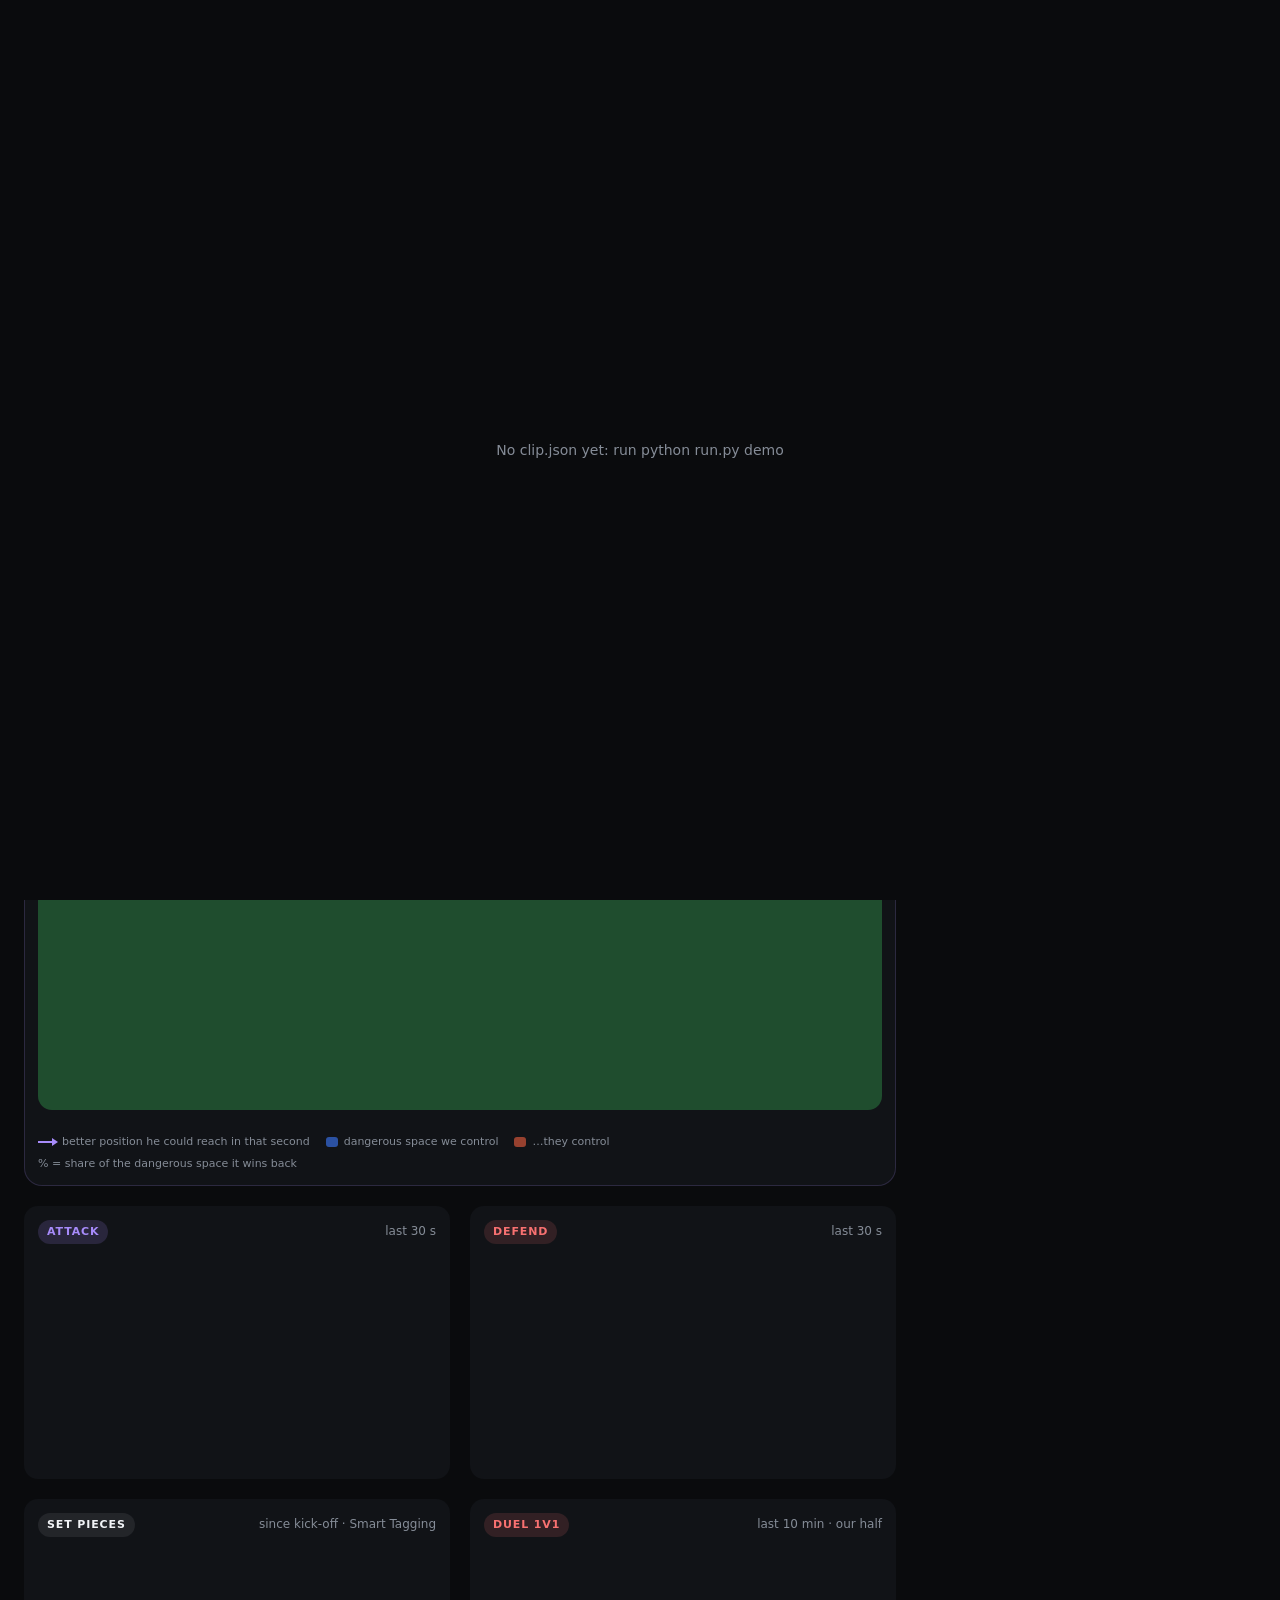
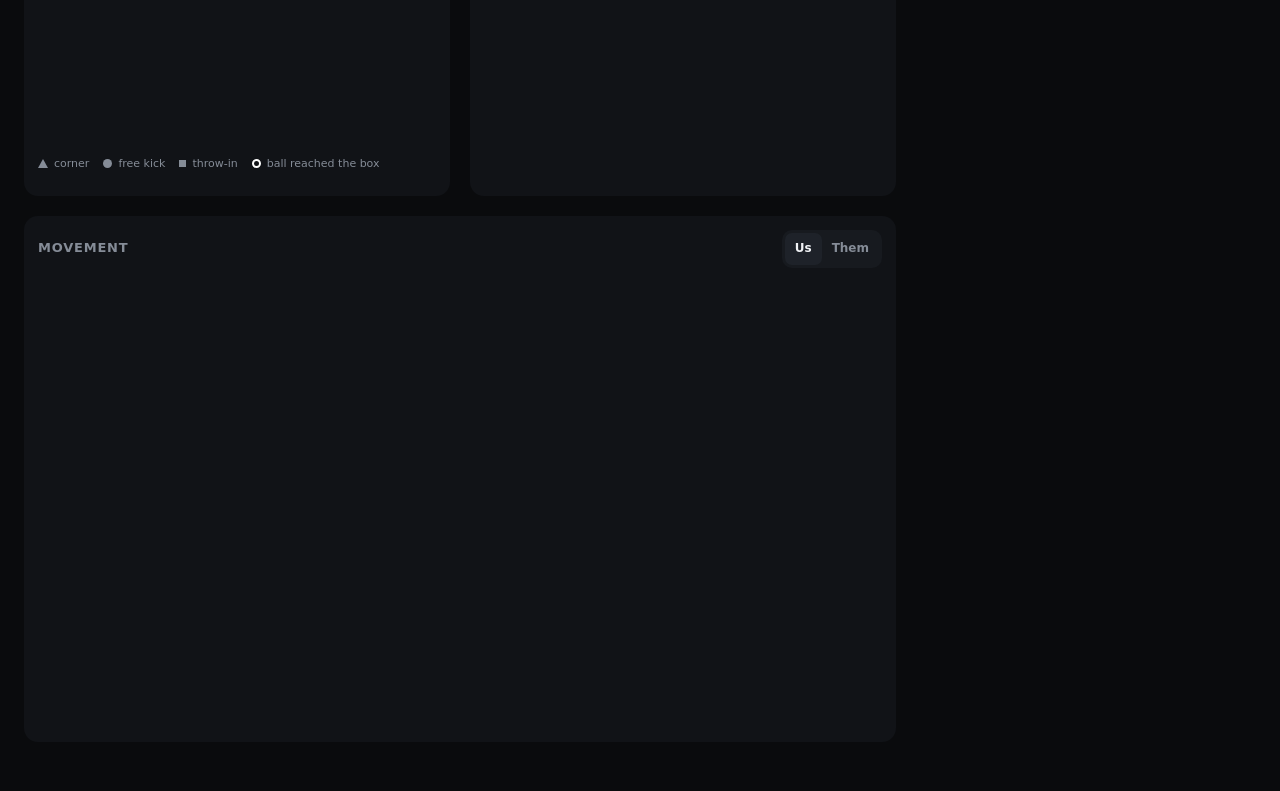
==== demo/index.html @ df7ba379 "Shadow pitch below the live pitch + Shadow Replay" ====
<!doctype html>
<html lang="en">
<head>
<meta charset="utf-8">
<meta name="viewport" content="width=device-width, initial-scale=1, viewport-fit=cover">
<meta name="theme-color" content="#0A0B0D">
<title>Shadow Ball</title>
<link rel="stylesheet" href="style.css">
</head>
<body>
<header class="bar">
  <div class="brand">
    <span class="mark" aria-hidden="true"></span>
    <span class="word">Shadow<b>Ball</b></span>
  </div>
  <div class="match" id="match"></div>
  <div class="clockbox">
    <span class="onair"><i></i>LIVE</span>
    <span class="clock" id="clock">--:--</span>
    <span class="poss" id="poss"></span>
  </div>
  <div class="transport">
    <button type="button" class="icon play" id="playBtn" aria-label="Play"></button>
    <input type="range" id="scrub" min="0" max="1" step="0.2" value="0" aria-label="Replay time">
    <div class="seg" id="speeds" role="group" aria-label="Speed">
      <button type="button" data-speed="1" class="on">1×</button><button type="button" data-speed="3">3×</button><button type="button" data-speed="10">10×</button>
    </div>
    <button type="button" class="ghost desk" id="setupBtn">Line-up</button>
    <button type="button" class="ghost desk" id="reportBtn">Report</button>
    <button type="button" class="ghost" id="followBtn" hidden></button>
  </div>
</header>

<!-- Kick-off setup: the coach enters the XI and the formation -->
<section class="setup" id="setup" hidden>
  <div class="setup-head">
    <div>
      <h1>Kick-off setup</h1>
      <p class="muted">Pick a formation, enter names and numbers, then place your players. Shadow Ball matches these positions to the players the camera detects.</p>
    </div>
    <button type="button" class="primary" id="startBtn">Go live</button>
  </div>
  <div class="setup-grid">
    <div class="panel">
      <h2>Formation</h2>
      <div class="formations" id="formationList"></div>
      <h2 class="mt">Opponent</h2>
      <label class="field"><span>Name</span><input id="oppName" maxlength="40"></label>
      <div class="kits">
        <label class="field"><span>Our colour</span><input type="color" id="kitH" value="#3D7BFF"></label>
        <label class="field"><span>Their colour</span><input type="color" id="kitA" value="#F2613F"></label>
      </div>
      <p class="muted small" id="detected"></p>
    </div>
    <div class="panel board">
      <div class="board-head"><h2 id="boardTitle">Line-up</h2><span class="muted small" id="slotHint">Click a position, then a player</span></div>
      <div class="board-pitch" id="board"></div>
    </div>
    <div class="panel">
      <div class="board-head"><h2>Squad</h2><button type="button" class="ghost small" id="addPlayer">+ Player</button></div>
      <div class="squad-edit" id="squadEdit"></div>
      <div class="profile" id="profileEditor" hidden></div>
      <p class="muted small">Photos are added from this laptop and stay on it (none are bundled: photos are copyrighted).</p>
    </div>
  </div>
</section>

<main class="livegrid" id="live">
  <div class="col-main">
    <section class="stage">
      <div class="strip phoneonly" id="strip" aria-label="Possession per minute"></div>
      <div class="mom desk"><span class="muted small">Momentum</span><canvas id="momentum" aria-label="Momentum per minute: ball in their final third (up) and in ours (down)"></canvas></div>
      <div class="pitch-holder">
        <canvas id="pitch" aria-label="Live pitch"></canvas>
        <div class="dir" id="dir"></div>
      </div>
      <div class="stats desk" id="stats"></div>
    </section>

    <!-- The core: where our players should have been, a second ago. Kept off the live pitch. -->
    <section class="shadowcard" id="shadowCard">
      <header class="sh-head">
        <div class="sh-title">
          <span class="tag shadow" id="shTag">Shadow</span>
          <div><b id="shTitle">Best positions</b><span class="muted small" id="shSub">the last second, re-computed every second</span></div>
        </div>
        <div class="sh-kpis">
          <div class="shk"><span id="shDenK">Space denied</span><b id="shDen">–</b><em id="shUsual"></em></div>
          <div class="shk"><span>Shadow Replays</span><b id="shGap">–</b><em>our lapses so far</em></div>
          <canvas id="shSpark" aria-label="Space denied, last 2 minutes"></canvas>
        </div>
      </header>
      <div class="sh-pitch">
        <canvas id="shadowPitch" aria-label="Shadow pitch: best reachable positions"></canvas>
        <div class="sh-replay" id="shReplay" hidden><b>Shadow Replay</b><span id="shReplayAt"></span><i id="shReplayBar"></i>
          <button type="button" class="ghost small" id="shReplayClose">Back to live</button></div>
        <div class="sh-calm" id="shCalm" hidden>Shape holds · no move worth calling</div>
      </div>
      <div class="sh-moves" id="shMoves"></div>
      <p class="sh-legend"><span><i class="lg-arrow"></i>better position he could reach in that second</span><span><i class="lg-zone"></i>dangerous space we control</span><span><i class="lg-zone them"></i>…they control</span><span>% = share of the dangerous space it wins back</span></p>
    </section>

    <section class="card phoneonly">
      <header><h2>Need to know</h2><span class="muted small">now</span></header>
      <div class="prio" id="prioPhone"></div>
    </section>

    <div class="advice desk">
      <article class="adv" id="advAtk">
        <header><span class="tag atk">Attack</span><span class="muted small">last 30 s</span></header>
        <canvas></canvas>
        <div class="adv-text"><b></b><span></span></div>
      </article>
      <article class="adv" id="advDef">
        <header><span class="tag def">Defend</span><span class="muted small">last 30 s</span></header>
        <canvas></canvas>
        <div class="adv-text"><b></b><span></span></div>
      </article>
    </div>

    <div class="advice desk">
      <article class="adv" id="spCard">
        <header><span class="tag neutral">Set pieces</span><span class="muted small">since kick-off · Smart Tagging</span></header>
        <canvas id="spMap"></canvas>
        <div class="sp-legend"><span><i class="tri"></i>corner</span><span><i class="dot"></i>free kick</span><span><i class="sq"></i>throw-in</span><span><i class="ring"></i>ball reached the box</span></div>
        <div id="spTable"></div>
      </article>
      <article class="adv" id="duelCard">
        <header><span class="tag def">Duel 1v1</span><span class="muted small">last 10 min · our half</span></header>
        <canvas id="duelMap"></canvas>
        <div class="duels" id="duelList"></div>
      </article>
    </div>

    <section class="squad">
      <div class="squad-head">
        <h2>Movement</h2>
        <div class="seg" id="teamTabs"><button type="button" data-team="H" class="on" id="tabH">Us</button><button type="button" data-team="A" id="tabA">Them</button></div>
      </div>
      <div class="squad-body">
        <div class="plist" id="plist"></div>
        <div class="pdetail" id="pdetail">
          <canvas id="heat"></canvas>
          <div class="pd-stats" id="pdStats"></div>
        </div>
      </div>
    </section>
  </div>

  <aside class="col-side desk">
    <section class="card">
      <header><h2>Need to know</h2><span class="muted small">now</span></header>
      <div class="prio" id="prio"></div>
    </section>
    <section class="card" id="planCard">
      <header><h2>Plan B</h2><span class="muted small">ranked · simulated on the last 30 s</span></header>
      <div class="plan" id="plan"></div>
      <div class="ba" id="ba" hidden>
        <figure><canvas id="baBefore"></canvas><figcaption id="baNow">Now</figcaption></figure>
        <figure><canvas id="baAfterC"></canvas><figcaption id="baAfter">After</figcaption></figure>
      </div>
    </section>
    <section class="card">
      <header><h2>Best substitutes</h2><span class="muted small" id="subFor"></span></header>
      <div class="subs" id="subs"></div>
    </section>
    <section class="card">
      <header><h2>Attack channels</h2><span class="muted small">last 15 min</span></header>
      <canvas id="channels"></canvas>
      <p class="note" id="watch"></p>
    </section>
    <section class="card">
      <header><h2>Freshness</h2><span class="muted small" id="fatigueNote"></span></header>
      <canvas id="fatigueMap"></canvas>
      <div class="scale"><span><i style="background:var(--ok)"></i>fresh</span><span><i style="background:var(--warn)"></i>watch</span><span><i style="background:var(--bad)"></i>tired</span></div>
    </section>
    <section class="card">
      <header><h2>Copilot</h2><span class="muted small" id="feedCount"></span></header>
      <div class="feed" id="feed"></div>
    </section>
  </aside>
</main>

<section class="report" id="report" hidden>
  <div class="rep-actions"><button type="button" class="primary" id="repPrint">Print / save PDF</button><button type="button" class="ghost" id="repClose">Close</button></div>
  <div class="sheet" id="repBody"></div>
</section>

<div class="loading" id="loading">Loading…</div>
<script src="data.js"></script>
<script src="decide.js"></script>
<script src="app.js"></script>
</body>
</html>
---- demo/style.css ----
:root {
  --bg: #0A0B0D; --s1: #111317; --s2: #171A1F; --s3: #1E2229; --line: #24282F;
  --text: #F1F3F6; --muted: #858C97; --dim: #5B626C;
  --shadow: #A78BFA;            /* Shadow Ball signature: violet */
  --home: #3D7BFF; --away: #F2613F;
  --ok: #4ADE80; --warn: #FBBF24; --bad: #F87171;
  --sans: "Inter", system-ui, -apple-system, "Segoe UI", Roboto, sans-serif;
  --mono: ui-monospace, "SF Mono", "JetBrains Mono", Menlo, Consolas, monospace;
  --r: 14px;
}
* { box-sizing: border-box; }
html, body { margin: 0; background: var(--bg); color: var(--text); font: 14px/1.45 var(--sans); -webkit-font-smoothing: antialiased; }
button, input, select { font: inherit; color: inherit; }
h1, h2 { margin: 0; letter-spacing: -0.015em; }
h1 { font-size: 22px; font-weight: 650; } h2 { font-size: 13px; font-weight: 600; color: var(--muted); text-transform: uppercase; letter-spacing: .06em; }
.muted { color: var(--muted); } .small { font-size: 12px; } .mt { margin-top: 20px; }
canvas { display: block; width: 100%; }

/* ---------- top bar */
.bar { position: sticky; top: 0; z-index: 10; display: flex; align-items: center; gap: 18px; padding: 12px 24px;
  background: rgba(10,11,13,.86); backdrop-filter: blur(12px); border-bottom: 1px solid var(--line); flex-wrap: wrap; }
.brand { display: flex; align-items: center; gap: 10px; }
.mark { width: 22px; height: 22px; border-radius: 50%; background: radial-gradient(circle at 35% 35%, #fff 0 18%, transparent 19%),
  radial-gradient(circle, var(--shadow) 0 40%, rgba(167,139,250,.25) 41% 70%, transparent 71%); }
.word { font-weight: 500; font-size: 16px; letter-spacing: -0.02em; } .word b { font-weight: 750; }
.match { color: var(--muted); font-size: 13px; }
.clockbox { display: flex; align-items: center; gap: 12px; margin-left: auto; }
.onair { display: inline-flex; align-items: center; gap: 6px; font-size: 11px; font-weight: 700; letter-spacing: .1em; color: var(--bad); }
.onair i { width: 7px; height: 7px; border-radius: 50%; background: var(--bad); animation: pulse 1.6s infinite; }
@keyframes pulse { 50% { opacity: .3; } }
.clock { font: 600 18px var(--mono); letter-spacing: -0.02em; }
.poss { height: 26px; padding: 0 10px; border-radius: 999px; font-size: 12px; font-weight: 600; display: inline-flex; align-items: center; gap: 6px; background: var(--s3); }
.poss i { width: 8px; height: 8px; border-radius: 50%; }
.transport { display: flex; align-items: center; gap: 10px; }
.icon.play { width: 40px; height: 40px; border-radius: 50%; border: none; background: var(--text); cursor: pointer; position: relative; flex: none; }
.icon.play::before { content: ""; position: absolute; left: 15px; top: 12px; border-left: 13px solid var(--bg); border-top: 8px solid transparent; border-bottom: 8px solid transparent; }
.icon.play.on::before { left: 13px; top: 13px; width: 4px; height: 14px; border: none; background: var(--bg); box-shadow: 8px 0 0 var(--bg); }
#scrub { width: 200px; accent-color: var(--shadow); height: 24px; }
.seg { display: inline-flex; padding: 3px; border-radius: 10px; background: var(--s2); }
.seg button { min-height: 32px; padding: 0 10px; border: none; border-radius: 7px; background: none; color: var(--muted); font-size: 12px; font-weight: 600; cursor: pointer; }
.seg button.on { background: var(--s3); color: var(--text); }
.ghost { white-space: nowrap; min-height: 36px; padding: 0 12px; border-radius: 10px; border: 1px solid var(--line); background: none; cursor: pointer; font-size: 12px; font-weight: 600; }
.ghost.small { min-height: 30px; }
.primary { min-height: 44px; padding: 0 22px; border: none; border-radius: 12px; background: var(--shadow); color: #120D22; font-weight: 700; cursor: pointer; }

/* ---------- live layout */
.livegrid { display: grid; grid-template-columns: minmax(0, 1fr) 340px; gap: 20px; padding: 20px 24px 48px; max-width: 1520px; margin: 0 auto; }
.col-main { display: flex; flex-direction: column; gap: 20px; min-width: 0; }
.col-side { display: flex; flex-direction: column; gap: 20px; align-self: start; }
.stage { display: flex; flex-direction: column; gap: 10px; }
.strip { display: flex; height: 4px; border-radius: 4px; overflow: hidden; background: var(--s2); }
.strip i { height: 100%; }
.pitch-holder { position: relative; border-radius: 18px; overflow: hidden; background: #1F4D2E; }
.layers { position: absolute; left: 12px; top: 12px; display: flex; gap: 6px; flex-wrap: wrap; }
.chip { min-height: 30px; padding: 0 10px; border-radius: 999px; border: none; background: rgba(10,11,13,.62); backdrop-filter: blur(6px);
  font-size: 11px; font-weight: 600; cursor: pointer; display: inline-flex; align-items: center; gap: 7px; color: #E8EAEE; }
.chip .sw { width: 8px; height: 8px; border-radius: 50%; border: 1.5px solid #E8EAEE; }
.chip.on .sw { background: var(--shadow); border-color: var(--shadow); }
.dir { position: absolute; right: 14px; bottom: 10px; font-size: 11px; font-weight: 600; color: rgba(255,255,255,.75); letter-spacing: .04em; }
.stats { display: grid; grid-template-columns: repeat(4, 1fr); gap: 1px; background: var(--line); border-radius: var(--r); overflow: hidden; }
.stat { background: var(--s1); padding: 12px 16px; display: flex; align-items: baseline; justify-content: space-between; gap: 10px; }
.stat .k { color: var(--muted); font-size: 12px; }
.stat .v { font: 600 20px var(--mono); }
.stat .d { font-size: 11px; color: var(--muted); margin-left: 6px; font-family: var(--sans); font-weight: 500; }
.stat .v.warn { color: var(--warn); }

.advice { display: grid; grid-template-columns: 1fr 1fr; gap: 20px; }
.adv { background: var(--s1); border-radius: var(--r); padding: 14px; display: flex; flex-direction: column; gap: 10px; }
.adv header, .card header, .squad-head, .board-head { display: flex; align-items: center; justify-content: space-between; gap: 10px; }
.tag { font-size: 11px; font-weight: 700; letter-spacing: .08em; text-transform: uppercase; padding: 4px 9px; border-radius: 999px; }
.tag.atk { background: rgba(167,139,250,.16); color: var(--shadow); }
.tag.def { background: rgba(248,113,113,.14); color: var(--bad); }
.adv canvas { border-radius: 10px; }
.adv-text { display: flex; flex-direction: column; gap: 2px; }
.adv-text b { font-size: 16px; font-weight: 650; letter-spacing: -0.01em; }
.adv-text span { color: var(--muted); font-size: 13px; }

.card { background: var(--s1); border-radius: var(--r); padding: 14px; display: flex; flex-direction: column; gap: 12px; }
.card canvas { border-radius: 10px; }
.scale { display: flex; gap: 14px; font-size: 11px; color: var(--muted); }
.scale span { display: inline-flex; align-items: center; gap: 5px; } .scale i { width: 8px; height: 8px; border-radius: 50%; }
.feed { display: flex; flex-direction: column; gap: 8px; max-height: 460px; overflow-y: auto; }
.ev { display: grid; grid-template-columns: 84px 1fr; gap: 10px; align-items: center; padding: 8px; border-radius: 12px; background: var(--s2);
  border: none; text-align: left; cursor: pointer; }
.ev.new { animation: flash 1.4s ease-out; }
@keyframes flash { from { box-shadow: 0 0 0 2px var(--shadow); } to { box-shadow: 0 0 0 0 transparent; } }
.ev canvas { width: 84px; height: 54px; border-radius: 6px; }
.ev .t { display: flex; flex-direction: column; gap: 2px; min-width: 0; }
.ev .t b { font-size: 13px; font-weight: 600; line-height: 1.3; }
.ev .t span { font-size: 11px; color: var(--muted); display: flex; align-items: center; gap: 6px; }
.ev .dot { width: 7px; height: 7px; border-radius: 50%; flex: none; }
.empty { color: var(--muted); font-size: 13px; padding: 6px 2px; }

.squad { background: var(--s1); border-radius: var(--r); padding: 14px; display: flex; flex-direction: column; gap: 12px; }
.squad-body { display: grid; grid-template-columns: minmax(0, 1fr) 300px; gap: 16px; }
.plist { display: flex; flex-direction: column; }
.prow { display: grid; grid-template-columns: 34px minmax(0, 1fr) 120px 58px 36px 14px; gap: 12px; align-items: center; padding: 7px 6px;
  border-radius: 10px; cursor: pointer; border: none; background: none; text-align: left; width: 100%; }
.prow:hover { background: var(--s2); } .prow.sel { background: rgba(167,139,250,.12); }
.av { width: 34px; height: 34px; border-radius: 50%; background: var(--s3) center/cover; display: grid; place-items: center; font: 600 12px var(--mono); position: relative; }
.av.team { box-shadow: inset 0 0 0 2px var(--kit, var(--home)); }
.who { display: flex; flex-direction: column; min-width: 0; }
.who b { font-weight: 600; font-size: 13px; white-space: nowrap; overflow: hidden; text-overflow: ellipsis; }
.who span { color: var(--muted); font: 500 11px var(--mono); }
.dist { display: flex; flex-direction: column; gap: 4px; font: 500 12px var(--mono); }
.dist i { display: block; height: 4px; border-radius: 4px; background: var(--s3); position: relative; overflow: hidden; }
.dist i::after { content: ""; position: absolute; inset: 0; width: var(--w); background: var(--kit, var(--home)); border-radius: 4px; }
.spd { font: 600 13px var(--mono); text-align: right; } .spd small { color: var(--muted); font-weight: 500; font-size: 10px; }
.spd.hot { color: var(--shadow); }
.spr { font: 500 12px var(--mono); color: var(--muted); text-align: right; }
.risk { width: 10px; height: 10px; border-radius: 50%; }
.pdetail { display: flex; flex-direction: column; gap: 10px; }
.pdetail canvas { border-radius: 10px; }
.pd-stats { display: grid; grid-template-columns: 1fr 1fr; gap: 1px; background: var(--line); border-radius: 10px; overflow: hidden; }
.pd-stats div { background: var(--s2); padding: 10px 12px; display: flex; flex-direction: column; }
.pd-stats b { font: 600 18px var(--mono); } .pd-stats span { font-size: 11px; color: var(--muted); }
.pd-name { grid-column: 1 / -1; }
.pd-name b { font: 650 15px var(--sans); }

/* ---------- setup */
.setup { padding: 24px; max-width: 1520px; margin: 0 auto; display: flex; flex-direction: column; gap: 20px; }
.setup-head { display: flex; align-items: flex-end; justify-content: space-between; gap: 20px; flex-wrap: wrap; }
.setup-head p { margin: 6px 0 0; max-width: 640px; }
.setup-grid { display: grid; grid-template-columns: 260px minmax(0, 1fr) 360px; gap: 20px; align-items: start; }
.panel { background: var(--s1); border-radius: var(--r); padding: 16px; display: flex; flex-direction: column; gap: 12px; }
.formations { display: grid; grid-template-columns: 1fr 1fr; gap: 8px; }
.fm { border: 1px solid var(--line); background: var(--s2); border-radius: 10px; padding: 8px; cursor: pointer; display: flex; flex-direction: column; gap: 6px; align-items: center; }
.fm.on { border-color: var(--shadow); background: rgba(167,139,250,.1); }
.fm svg { width: 100%; height: 54px; }
.fm span { font: 600 12px var(--mono); }
.field { display: flex; flex-direction: column; gap: 5px; font-size: 12px; color: var(--muted); }
.field input { min-height: 38px; padding: 0 10px; border-radius: 9px; border: 1px solid var(--line); background: var(--s2); color: var(--text); }
.field input[type=color] { padding: 3px; width: 100%; }
.kits { display: grid; grid-template-columns: 1fr 1fr; gap: 10px; }
.board-pitch { position: relative; width: 100%; max-width: 560px; margin: 0 auto; aspect-ratio: 68 / 80; border-radius: 14px; overflow: hidden;
  background: repeating-linear-gradient(180deg, #24603A 0 10%, #2A6A41 10% 20%); }
.board-pitch::before { content: ""; position: absolute; inset: 4%; border: 2px solid rgba(255,255,255,.55); border-top: none; }
.board-pitch::after { content: ""; position: absolute; left: 25%; right: 25%; bottom: 4%; height: 18%; border: 2px solid rgba(255,255,255,.55); border-bottom: none; }
.slot { position: absolute; transform: translate(-50%, -50%); display: flex; flex-direction: column; align-items: center; gap: 4px; width: 92px;
  border: none; background: none; cursor: pointer; padding: 0; z-index: 1; }
.slot .av { width: 46px; height: 46px; font-size: 14px; border: 2px solid rgba(255,255,255,.9); background-color: var(--kit, var(--home)); color: #fff; }
.slot.empty .av { background: rgba(10,11,13,.45); border-style: dashed; }
.slot.sel .av { box-shadow: 0 0 0 4px var(--shadow); }
.slot .nm { font-size: 11px; font-weight: 600; background: rgba(10,11,13,.75); padding: 2px 7px; border-radius: 999px; max-width: 92px; white-space: nowrap; overflow: hidden; text-overflow: ellipsis; }
.slot .rl { font: 600 10px var(--mono); color: rgba(255,255,255,.8); }
.squad-edit { display: flex; flex-direction: column; gap: 4px; max-height: 620px; overflow-y: auto; }
.se { display: grid; grid-template-columns: 34px 44px minmax(0, 1fr) 54px 26px; gap: 8px; align-items: center; padding: 5px 6px; border-radius: 10px; }
.se.inxi { background: rgba(167,139,250,.08); }
.se.pick { cursor: pointer; } .se.pick:hover { background: var(--s2); }
.se input { min-height: 32px; padding: 0 8px; border-radius: 8px; border: 1px solid transparent; background: var(--s2); color: var(--text); width: 100%; }
.se input:focus { border-color: var(--shadow); outline: none; }
.se .av { cursor: pointer; overflow: hidden; }
.se .pos { font: 600 11px var(--mono); color: var(--shadow); text-align: center; }
.se .x { border: none; background: none; color: var(--dim); cursor: pointer; font-size: 16px; }

.loading { position: fixed; inset: 0; display: grid; place-items: center; background: var(--bg); color: var(--muted); z-index: 30; }
.loading.gone { display: none; }
[hidden] { display: none !important; }
.phoneonly { display: none !important; }
.mom { display: grid; grid-template-columns: 74px minmax(0, 1fr); align-items: center; gap: 8px; }
.mom canvas { height: 46px; }
.prio { display: flex; flex-direction: column; gap: 8px; }
.pi { display: grid; grid-template-columns: 4px minmax(0, 1fr); gap: 10px; padding: 10px 12px 10px 0; border-radius: 10px; background: var(--s2); }
.pi i { border-radius: 4px; }
.pi div { display: flex; flex-direction: column; gap: 2px; padding-left: 2px; }
.pi b { font-size: 14px; font-weight: 650; letter-spacing: -0.01em; }
.pi span { font-size: 12px; color: var(--muted); }
.note { margin: 0; font-size: 12px; color: var(--muted); }
.note b { color: var(--text); font-weight: 600; }
body.setup-open .clockbox, body.setup-open .transport > :not(#setupBtn) { display: none; }
body.setup-open #setupBtn { display: none; }

/* ---------- laptop narrower */
@media (max-width: 1280px) {
  .setup-grid { grid-template-columns: 220px minmax(0, 1fr); }
  .setup-grid > :last-child { grid-column: 1 / -1; }
  .squad-body { grid-template-columns: minmax(0, 1fr); }
}
/* ---------- phone: pitch + movement only */
@media (max-width: 900px) {
  .desk { display: none !important; }
  .phoneonly { display: flex !important; }
  .bar { padding: 10px 12px; gap: 10px; }
  .match { display: none; }
  .clockbox { margin-left: auto; gap: 8px; } .clock { font-size: 16px; }
  .transport { width: 100%; } #scrub { flex: 1; width: auto; }
  .livegrid { grid-template-columns: minmax(0, 1fr); padding: 12px; gap: 12px; }
  .pitch-holder { max-width: 470px; margin: 0 auto; width: 100%; }
  .squad { padding: 10px; }
  .prow { grid-template-columns: 34px minmax(0, 1fr) 70px 50px 12px; gap: 8px; }
  .prow .spr { display: none; }
  .setup-grid { grid-template-columns: minmax(0, 1fr); }
}

/* ---------- set pieces + duels */
.tag.neutral { background: rgba(241,243,246,.08); color: var(--text); }
.sp-legend { display: flex; flex-wrap: wrap; gap: 14px; font-size: 11px; color: var(--muted); }
.sp-legend span { display: inline-flex; align-items: center; gap: 6px; }
.sp-legend .tri { width: 0; height: 0; border-left: 5px solid transparent; border-right: 5px solid transparent; border-bottom: 9px solid var(--muted); }
.sp-legend .dot { width: 9px; height: 9px; border-radius: 50%; background: var(--muted); }
.sp-legend .sq { width: 7px; height: 7px; background: var(--muted); }
.sp-legend .ring { width: 9px; height: 9px; border-radius: 50%; border: 2px solid #fff; }
table.mini { width: 100%; border-collapse: collapse; font-size: 12px; }
table.mini th, table.mini td { padding: 6px 4px; text-align: right; border-bottom: 1px solid var(--line); }
table.mini th:first-child, table.mini td:first-child { text-align: left; color: var(--muted); }
table.mini td { font-family: var(--mono); } table.mini td:first-child { font-family: var(--sans); }
table.mini th { font-weight: 600; color: var(--muted); }
.duels { display: flex; flex-direction: column; gap: 6px; }
.duel { display: grid; grid-template-columns: 8px auto 1fr; column-gap: 8px; align-items: baseline; font-size: 13px; }
.duel i { width: 8px; height: 8px; border-radius: 50%; align-self: center; }
.duel span { color: var(--muted); font-size: 12px; }
.duel em { grid-column: 2 / -1; font-style: normal; font-size: 12px; color: var(--muted); font-family: var(--mono); }

/* ---------- one-page report: white sheet on screen, A4 on paper */
.report { position: fixed; inset: 0; z-index: 40; background: rgba(0,0,0,.72); overflow-y: auto; padding: 24px; }
.rep-actions { max-width: 900px; margin: 0 auto 12px; display: flex; gap: 10px; justify-content: flex-end; }
.sheet { max-width: 900px; margin: 0 auto; background: #fff; color: #14171C; border-radius: 12px; padding: 32px; display: flex; flex-direction: column; gap: 18px; }
.sheet canvas { height: auto !important; border-radius: 8px; }
.rh { display: flex; justify-content: space-between; align-items: flex-start; gap: 16px; border-bottom: 2px solid #14171C; padding-bottom: 12px; }
.rh h1 { font-size: 24px; } .rh p { margin: 4px 0 0; color: #5B626C; font-size: 13px; }
.rmark { display: flex; align-items: center; gap: 8px; font-size: 15px; } .rmark b { font-weight: 750; }
.rkpis { display: grid; grid-template-columns: repeat(3, 1fr); gap: 10px; }
.rk { border: 1px solid #E3E6EA; border-radius: 10px; padding: 10px 12px; display: flex; flex-direction: column; }
.rk span { font-size: 11px; color: #5B626C; text-transform: uppercase; letter-spacing: .05em; }
.rk b { font: 650 22px var(--mono); } .rk em { font-style: normal; font-size: 12px; color: #5B626C; }
.rblock { display: flex; flex-direction: column; gap: 8px; break-inside: avoid; }
.rblock h2 { color: #14171C; font-size: 12px; }
.rnote { margin: 0; font-size: 11px; color: #5B626C; } .rnote b { color: #14171C; }
.rgrid, .rpair { display: grid; grid-template-columns: 1fr 1fr; gap: 20px; }
.rtop, .rnext { margin: 0; padding: 0; list-style: none; display: flex; flex-direction: column; gap: 6px; font-size: 13px; }
.rtop li { display: grid; grid-template-columns: 8px minmax(0, 1fr); column-gap: 8px; align-items: center; } .rtop i { width: 8px; height: 8px; border-radius: 50%; } .rtop span { grid-column: 2; }
.rtop span { color: #5B626C; }
.sheet table.mini th, .sheet table.mini td { border-color: #E3E6EA; } .sheet table.mini th, .sheet table.mini td:first-child { color: #5B626C; }
.sheet .duel span, .sheet .duel em { color: #5B626C; }
.rk-hidden { display: none !important; }
.rh .score { font-family: var(--mono); padding: 0 8px; }
.rh.small h1 { font-size: 18px; }
table.mstats { width: 100%; border-collapse: collapse; font-size: 12px; }
table.mstats th, table.mstats td { padding: 4px 6px; text-align: center; border-bottom: 1px solid #E3E6EA; font-family: var(--mono); }
table.mstats td:first-child, table.mstats th:first-child { text-align: left; font-family: var(--sans); color: #3A3F47; }
table.mstats thead th { font-family: var(--sans); font-weight: 600; color: #5B626C; font-size: 11px; }
table.mstats thead tr:first-child th { border-bottom: none; color: #14171C; }
table.mstats td.b { font-weight: 700; background: #F4F5F7; }
table.mstats td:nth-child(2n+2), table.mstats thead tr:last-child th:nth-child(2n+2) { border-left: 1px solid #E3E6EA; }
.pagebreak { height: 0; }
.rf { font-size: 10px; color: #8A919C; border-top: 1px solid #E3E6EA; padding-top: 10px; }
body.report-open { overflow: hidden; }
@media print {
  @page { size: A4; margin: 10mm; }
  body { background: #fff; }
  body.report-open > *:not(#report) { display: none !important; }
  .report { position: static; padding: 0; background: none; overflow: visible; }
  .rep-actions { display: none; }
  .sheet { max-width: none; padding: 0; border-radius: 0; gap: 12px; }
  * { -webkit-print-color-adjust: exact; print-color-adjust: exact; }
  html, body { background: #fff !important; }
  /* one A4 page */
  .sheet { gap: 8px; font-size: 11px; }
  .rh { padding-bottom: 8px; } .rh h1 { font-size: 20px; }
  .rkpis { grid-template-columns: repeat(6, 1fr); gap: 6px; }
  .rk { padding: 6px 8px; } .rk span { font-size: 8px; } .rk b { font-size: 16px; } .rk em { font-size: 9px; }
  .rgrid, .rpair { gap: 14px; }
  .rgrid { display: flex; flex-wrap: wrap; }
  .rgrid > .rblock { width: calc(50% - 7px); break-inside: auto; }
  .rgrid canvas { max-height: 150px; width: auto !important; max-width: 100%; }
  .rtop, .rnext { font-size: 11px; gap: 4px; }
  .sheet table.mini { font-size: 9.5px; } .sheet table.mini th, .sheet table.mini td { padding: 2px 4px; }
  .sheet .duels { display: grid; grid-template-columns: 1fr 1fr; gap: 4px 12px; }
  .sheet .duel { font-size: 10px; } .sheet .duel em, .sheet .duel span { font-size: 9px; }
  .rnote { font-size: 9px; } .rf { font-size: 8px; padding-top: 6px; }
  .pagebreak { break-before: page; }
  table.mstats { font-size: 10px; } table.mstats th, table.mstats td { padding: 3px 5px; }
  .rgrid canvas { max-height: 240px; }
}

/* ---------- Shadow pitch (the core) */
.shadowcard { background: var(--s1); border-radius: 18px; padding: 14px; display: flex; flex-direction: column; gap: 12px;
  box-shadow: inset 0 0 0 1px rgba(167,139,250,.18); transition: box-shadow .3s; }
.shadowcard.replay { box-shadow: inset 0 0 0 2px var(--bad); }
.sh-head { display: flex; align-items: center; justify-content: space-between; gap: 16px; flex-wrap: wrap; }
.sh-title { display: flex; align-items: center; gap: 12px; }
.sh-title div { display: flex; flex-direction: column; }
.sh-title b { font-size: 16px; font-weight: 650; letter-spacing: -0.01em; }
.tag.shadow { background: rgba(167,139,250,.16); color: var(--shadow); }
.shadowcard.replay .tag.shadow { background: rgba(248,113,113,.16); color: var(--bad); }
.sh-kpis { display: flex; align-items: center; gap: 18px; }
.shk { display: flex; flex-direction: column; align-items: flex-end; }
.shk span { font-size: 11px; color: var(--muted); } .shk b { font: 650 20px var(--mono); } .shk em { font-style: normal; font-size: 11px; color: var(--muted); }
.shk b.warn { color: var(--warn); } .shk b.bad { color: var(--bad); }
#shSpark { width: 140px; height: 40px; }
.sh-pitch { position: relative; border-radius: 14px; overflow: hidden; background: #1F4D2E; }
.sh-replay { position: absolute; left: 12px; top: 12px; display: grid; grid-template-columns: auto auto; align-items: center; gap: 4px 12px;
  padding: 10px 12px; border-radius: 12px; background: rgba(10,11,13,.8); backdrop-filter: blur(6px); }
.sh-replay b { color: var(--bad); font-size: 12px; letter-spacing: .08em; text-transform: uppercase; }
.sh-replay span { font: 600 12px var(--mono); }
.sh-replay i { grid-column: 1 / -1; height: 3px; border-radius: 3px; background: var(--bad); transform-origin: left; }
.sh-replay button { grid-column: 1 / -1; }
.sh-calm { position: absolute; right: 12px; top: 12px; padding: 6px 10px; border-radius: 999px; background: rgba(10,11,13,.7); font-size: 12px; font-weight: 600; color: var(--ok); }
.sh-moves { display: grid; grid-template-columns: repeat(3, minmax(0, 1fr)); gap: 8px; }
.mv { display: grid; grid-template-columns: 34px minmax(0, 1fr) auto; gap: 10px; align-items: center; padding: 8px 10px; border-radius: 10px; background: var(--s2); }
.mv .who span { font-family: var(--sans); font-size: 12px; }
.mv em { font: 700 15px var(--mono); font-style: normal; color: var(--shadow); }
.shadowcard.replay .mv em { color: var(--bad); }
.sh-moves .empty { grid-column: 1 / -1; }
.sh-legend { margin: 0; display: flex; flex-wrap: wrap; gap: 6px 16px; font-size: 11px; color: var(--muted); }
.sh-legend span { display: inline-flex; align-items: center; gap: 6px; }
.lg-arrow { width: 18px; height: 2px; background: var(--shadow); position: relative; }
.lg-arrow::after { content: ""; position: absolute; right: -2px; top: -3px; border-left: 6px solid var(--shadow); border-top: 4px solid transparent; border-bottom: 4px solid transparent; }
.lg-zone { width: 12px; height: 10px; border-radius: 3px; background: var(--home); opacity: .6; } .lg-zone.them { background: var(--away); }
@media (max-width: 900px) {
  .shadowcard { display: none; padding: 10px; }
  .shadowcard.replay { display: flex; }
  .sh-kpis .shk:nth-child(2), #shSpark, .sh-legend { display: none; }
  .sh-pitch { max-width: 470px; margin: 0 auto; width: 100%; }
  .sh-moves { grid-template-columns: minmax(0, 1fr); }
}

/* ---------- Plan B, substitutes, profile editor */
.plan { display: flex; flex-direction: column; gap: 8px; }
.po { display: grid; grid-template-columns: 22px minmax(0, 1fr); gap: 10px; padding: 10px; border-radius: 10px; background: var(--s2); }
.po.top { box-shadow: inset 0 0 0 1px rgba(167,139,250,.6); }
.po .pn { width: 22px; height: 22px; border-radius: 6px; background: var(--s3); display: grid; place-items: center; font: 700 12px var(--mono); }
.po.top .pn { background: var(--shadow); color: #120D22; }
.po div { display: flex; flex-direction: column; gap: 2px; } .po b { font-size: 13px; } .po span { font-size: 12px; color: var(--muted); }
.ba { display: grid; grid-template-columns: 1fr 1fr; gap: 10px; }
.ba figure { margin: 0; display: flex; flex-direction: column; gap: 4px; } .ba canvas { border-radius: 8px; }
.ba figcaption { font-size: 11px; color: var(--muted); font-family: var(--mono); }
.subs { display: flex; flex-direction: column; gap: 8px; }
.needs { display: flex; flex-wrap: wrap; gap: 6px; }
.needs span, .sub .why span { font-size: 11px; padding: 2px 8px; border-radius: 999px; background: rgba(167,139,250,.14); color: var(--shadow); }
.sub { display: grid; grid-template-columns: 34px minmax(0, 1fr) auto; grid-template-areas: "av who sc" "av why why"; gap: 4px 10px; padding: 10px; border-radius: 10px; background: var(--s2); align-items: center; }
.sub .av { grid-area: av; } .sub .who { grid-area: who; } .sub .why { grid-area: why; display: flex; flex-wrap: wrap; gap: 4px; }
.sub .why span { background: var(--s3); color: var(--muted); }
.sub em { grid-area: sc; font: 700 18px var(--mono); font-style: normal; } .sub.top em { color: var(--shadow); }
.se { grid-template-columns: 34px 44px minmax(0, 1fr) 46px 24px 22px; }
.se .ed { border: none; background: none; color: var(--muted); cursor: pointer; font-size: 14px; }
.se.editing { background: rgba(167,139,250,.12); }
.profile { border-top: 1px solid var(--line); padding-top: 12px; display: flex; flex-direction: column; gap: 10px; }
.pe-head { display: flex; flex-direction: column; }
.pe-roles { display: flex; flex-wrap: wrap; gap: 5px; }
.rchip { min-height: 28px; padding: 0 8px; border-radius: 7px; border: 1px solid var(--line); background: var(--s2); color: var(--muted); font: 600 11px var(--mono); cursor: pointer; }
.rchip.on { background: var(--shadow); color: #120D22; border-color: var(--shadow); }
.pe-row { display: grid; grid-template-columns: 1fr 1fr; gap: 8px; }
.field select { min-height: 38px; padding: 0 8px; border-radius: 9px; border: 1px solid var(--line); background: var(--s2); color: var(--text); }
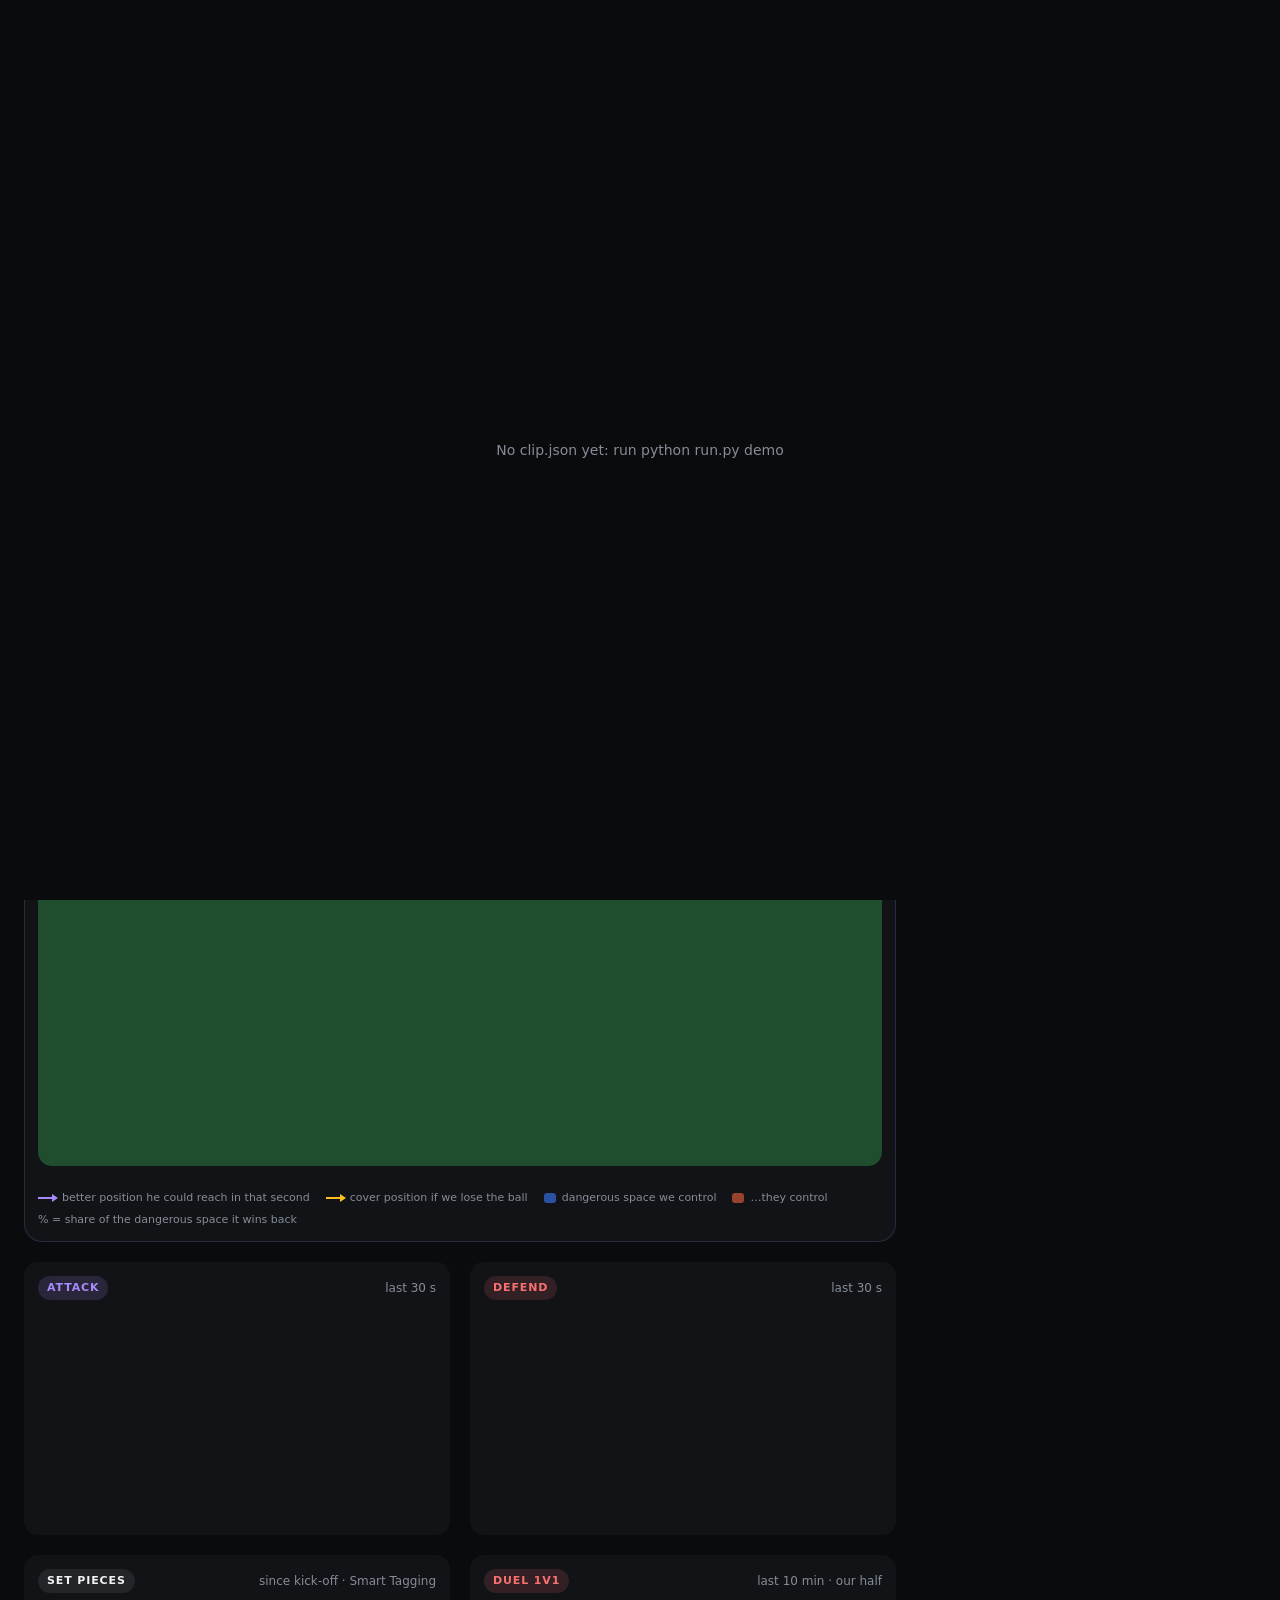
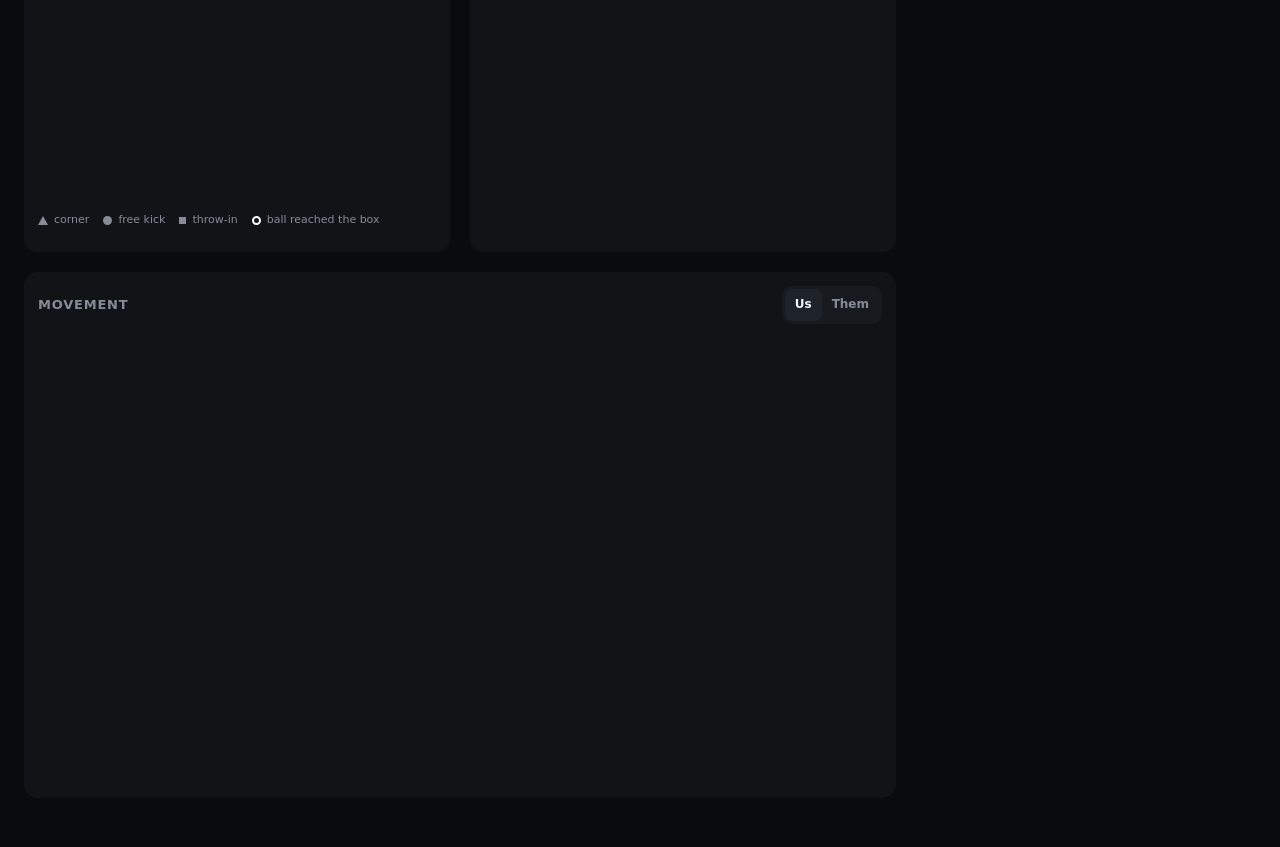
==== commit dc1f9fd3: "Rest defence: protection while in possession, cover shadows, rest replays" ====
--- a/demo/index.html
+++ b/demo/index.html
@@ -85,7 +85,8 @@
           <div><b id="shTitle">Best positions</b><span class="muted small" id="shSub">the last second, re-computed every second</span></div>
         </div>
         <div class="sh-kpis">
-          <div class="shk"><span id="shDenK">Space denied</span><b id="shDen">–</b><em id="shUsual"></em></div>
+          <div class="shk"><span id="shDenK">Space denied</span><b id="shDen">–</b><em id="shDenU"></em></div>
+          <div class="shk"><span>Rest defence</span><b id="shRest">–</b><em id="shRestU">while we have the ball</em></div>
           <div class="shk"><span>Shadow Replays</span><b id="shGap">–</b><em>our lapses so far</em></div>
           <canvas id="shSpark" aria-label="Space denied, last 2 minutes"></canvas>
         </div>
@@ -95,9 +96,10 @@
         <div class="sh-replay" id="shReplay" hidden><b>Shadow Replay</b><span id="shReplayAt"></span><i id="shReplayBar"></i>
           <button type="button" class="ghost small" id="shReplayClose">Back to live</button></div>
         <div class="sh-calm" id="shCalm" hidden>Shape holds · no move worth calling</div>
+        <div class="sh-calm warn" id="shWarn" hidden>Thin rest defence · cover if we lose it</div>
       </div>
       <div class="sh-moves" id="shMoves"></div>
-      <p class="sh-legend"><span><i class="lg-arrow"></i>better position he could reach in that second</span><span><i class="lg-zone"></i>dangerous space we control</span><span><i class="lg-zone them"></i>…they control</span><span>% = share of the dangerous space it wins back</span></p>
+      <p class="sh-legend"><span><i class="lg-arrow"></i>better position he could reach in that second</span><span><i class="lg-arrow cover"></i>cover position if we lose the ball</span><span><i class="lg-zone"></i>dangerous space we control</span><span><i class="lg-zone them"></i>…they control</span><span>% = share of the dangerous space it wins back</span></p>
     </section>
 
     <section class="card phoneonly">
--- a/demo/style.css
+++ b/demo/style.css
@@ -306,11 +306,14 @@
 .sh-legend span { display: inline-flex; align-items: center; gap: 6px; }
 .lg-arrow { width: 18px; height: 2px; background: var(--shadow); position: relative; }
 .lg-arrow::after { content: ""; position: absolute; right: -2px; top: -3px; border-left: 6px solid var(--shadow); border-top: 4px solid transparent; border-bottom: 4px solid transparent; }
+.sh-calm.warn { color: var(--warn); }
+.lg-arrow.cover { background: var(--warn); } .lg-arrow.cover::after { border-left-color: var(--warn); }
+.mv.cover em { color: var(--warn); }
 .lg-zone { width: 12px; height: 10px; border-radius: 3px; background: var(--home); opacity: .6; } .lg-zone.them { background: var(--away); }
 @media (max-width: 900px) {
   .shadowcard { display: none; padding: 10px; }
   .shadowcard.replay { display: flex; }
-  .sh-kpis .shk:nth-child(2), #shSpark, .sh-legend { display: none; }
+  .sh-kpis .shk:nth-child(3), #shSpark, .sh-legend { display: none; }
   .sh-pitch { max-width: 470px; margin: 0 auto; width: 100%; }
   .sh-moves { grid-template-columns: minmax(0, 1fr); }
 }
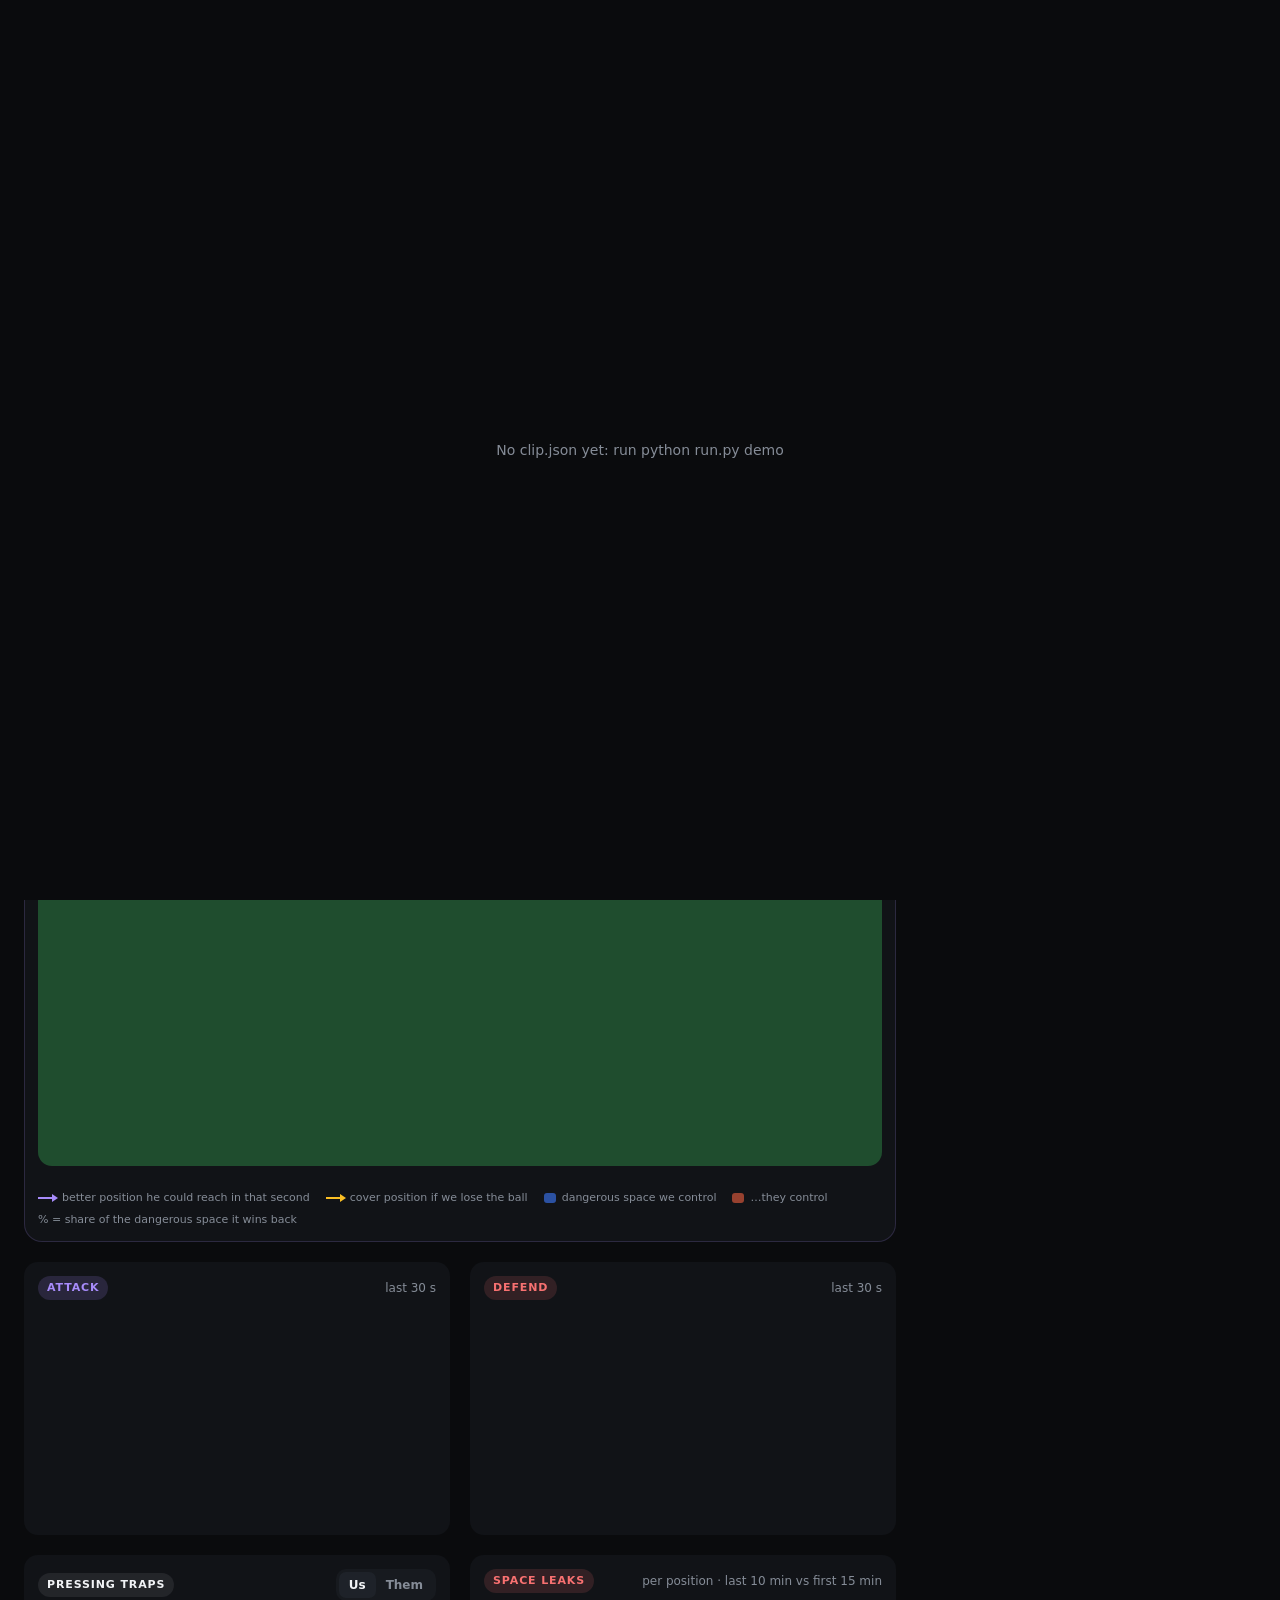
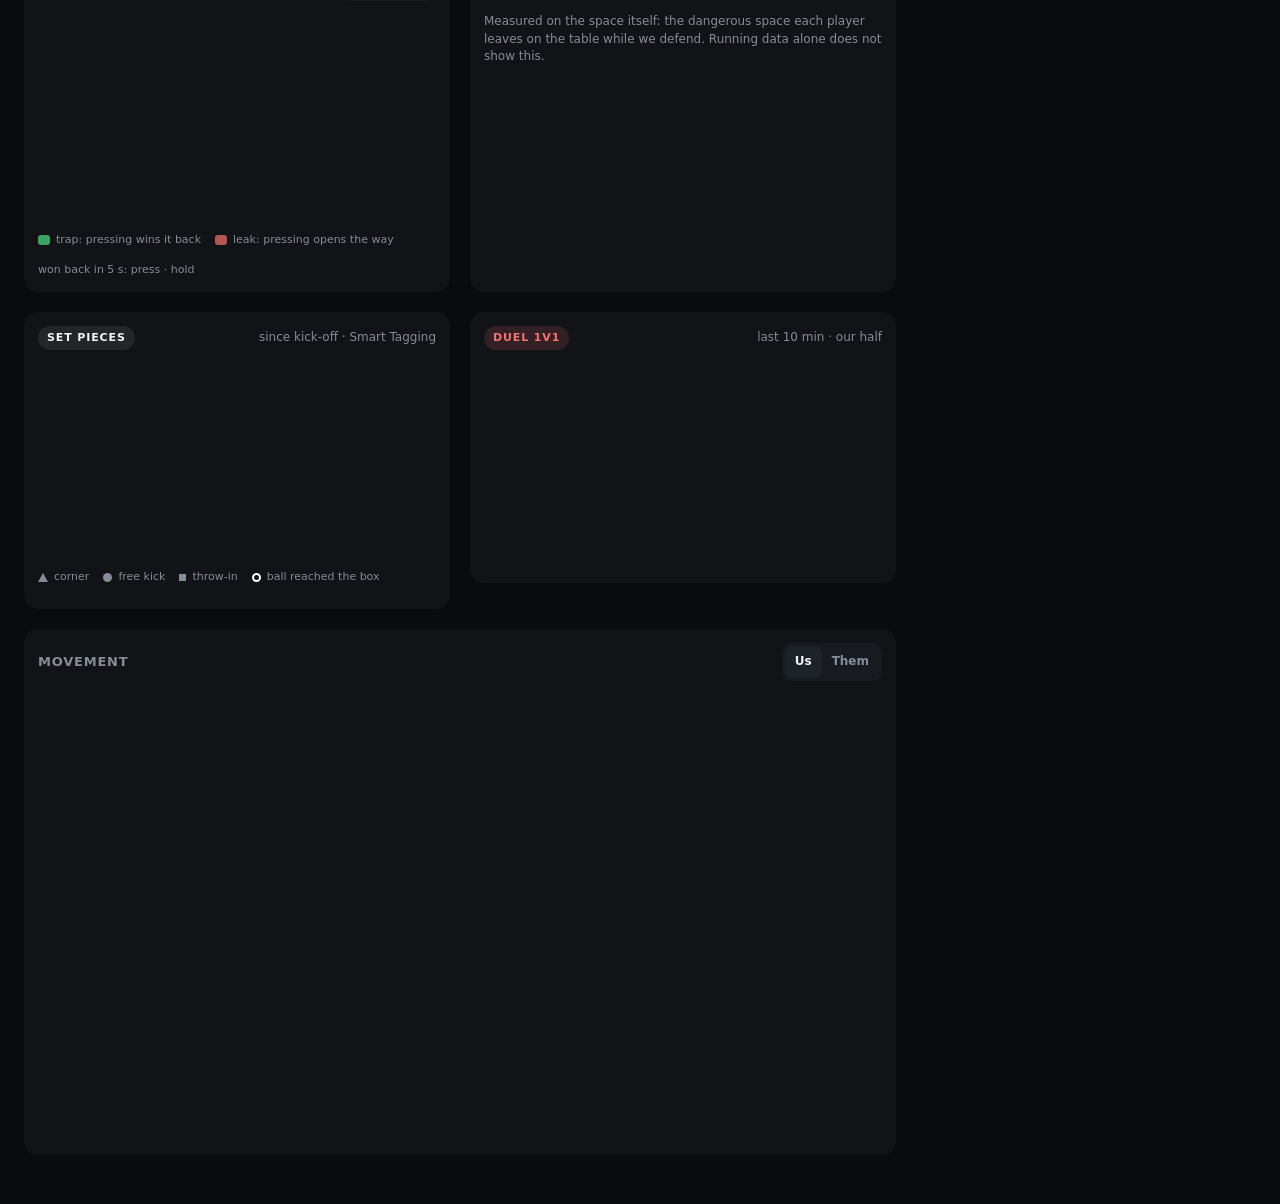
==== commit 649d5ce2: "Pressing Trap Map + Space leaks; Plan B uses held space" ====
--- a/demo/index.html
+++ b/demo/index.html
@@ -121,6 +121,21 @@
     </div>
 
     <div class="advice desk">
+      <article class="adv" id="pressCard">
+        <header><span class="tag neutral">Pressing traps</span>
+          <div class="seg" id="pressTabs"><button type="button" data-t="H" class="on" id="pressUs">Us</button><button type="button" data-t="A" id="pressThem">Them</button></div></header>
+        <canvas id="pressMap"></canvas>
+        <div class="adv-text"><b id="pressTitle"></b><span id="pressSub"></span></div>
+        <div class="sp-legend"><span><i class="zsw trap"></i>trap: pressing wins it back</span><span><i class="zsw leak"></i>leak: pressing opens the way</span><span>won back in 5 s: press · hold</span></div>
+      </article>
+      <article class="adv" id="leakCard">
+        <header><span class="tag def">Space leaks</span><span class="muted small">per position · last 10 min vs first 15 min</span></header>
+        <div class="leaks" id="leakList"></div>
+        <p class="note">Measured on the space itself: the dangerous space each player leaves on the table while we defend. Running data alone does not show this.</p>
+      </article>
+    </div>
+
+    <div class="advice desk">
       <article class="adv" id="spCard">
         <header><span class="tag neutral">Set pieces</span><span class="muted small">since kick-off · Smart Tagging</span></header>
         <canvas id="spMap"></canvas>
--- a/demo/style.css
+++ b/demo/style.css
@@ -345,3 +345,19 @@
 .rchip.on { background: var(--shadow); color: #120D22; border-color: var(--shadow); }
 .pe-row { display: grid; grid-template-columns: 1fr 1fr; gap: 8px; }
 .field select { min-height: 38px; padding: 0 8px; border-radius: 9px; border: 1px solid var(--line); background: var(--s2); color: var(--text); }
+#duelCard { align-self: start; }          /* no tall empty card before the first duels */
+/* ---------- Pressing traps + space leaks */
+#pressCard header .seg button { min-height: 26px; }
+.zsw { width: 12px; height: 10px; border-radius: 3px; display: inline-block; }
+.zsw.trap { background: var(--ok); opacity: .7; } .zsw.leak { background: var(--bad); opacity: .7; }
+.leaks { display: flex; flex-direction: column; gap: 6px; }
+.lk { display: grid; grid-template-columns: 34px minmax(0, 1fr) 110px 52px; gap: 10px; align-items: center; padding: 7px 8px; border-radius: 10px; background: var(--s2); }
+.lk.flag { box-shadow: inset 0 0 0 1px rgba(248,113,113,.6); }
+.lk .bars { display: flex; flex-direction: column; gap: 3px; }
+.lk .bars i { display: block; height: 5px; border-radius: 4px; background: var(--dim); }
+.lk .bars i.now { background: var(--warn); } .lk.flag .bars i.now { background: var(--bad); }
+.lk em { font: 700 14px var(--mono); font-style: normal; text-align: right; }
+.lk.flag em { color: var(--bad); }
+.lk .who span { display: flex; align-items: center; gap: 6px; }
+.lk .who span i { width: 7px; height: 7px; border-radius: 50%; display: inline-block; }
+
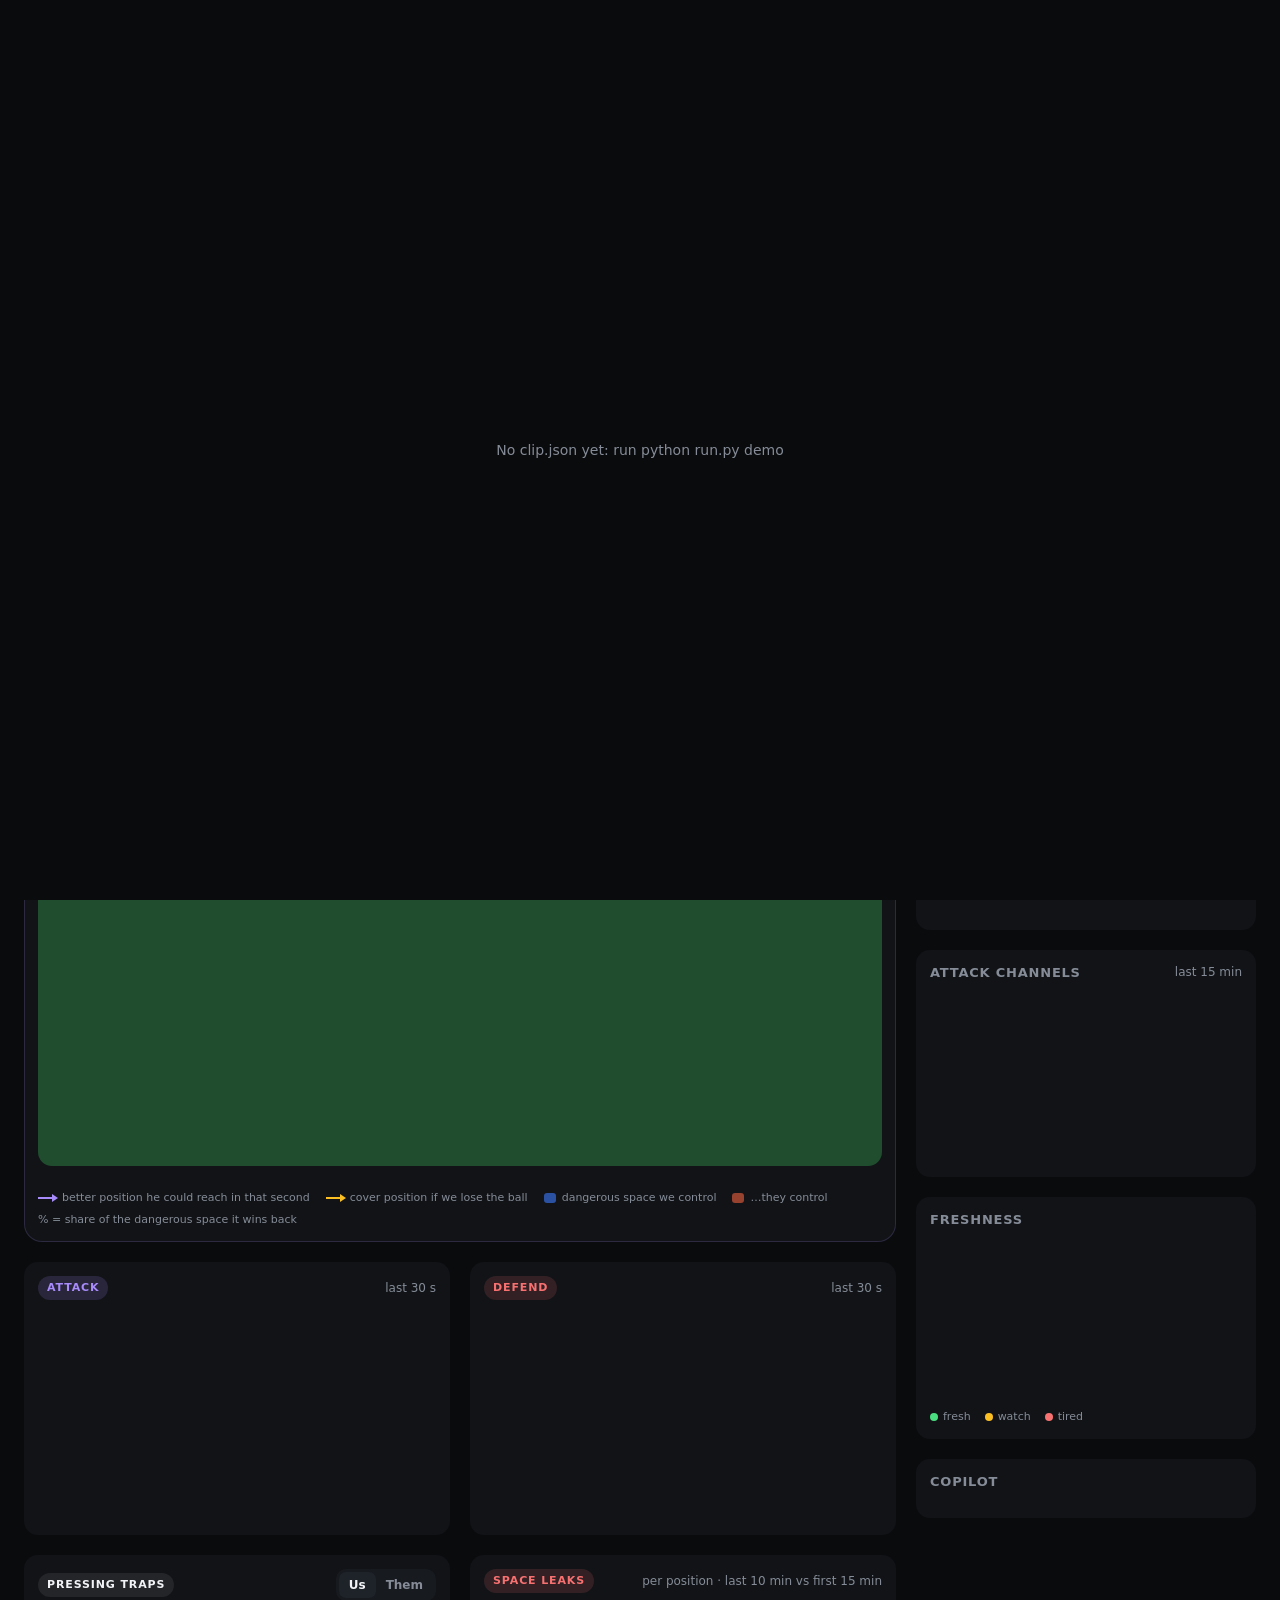
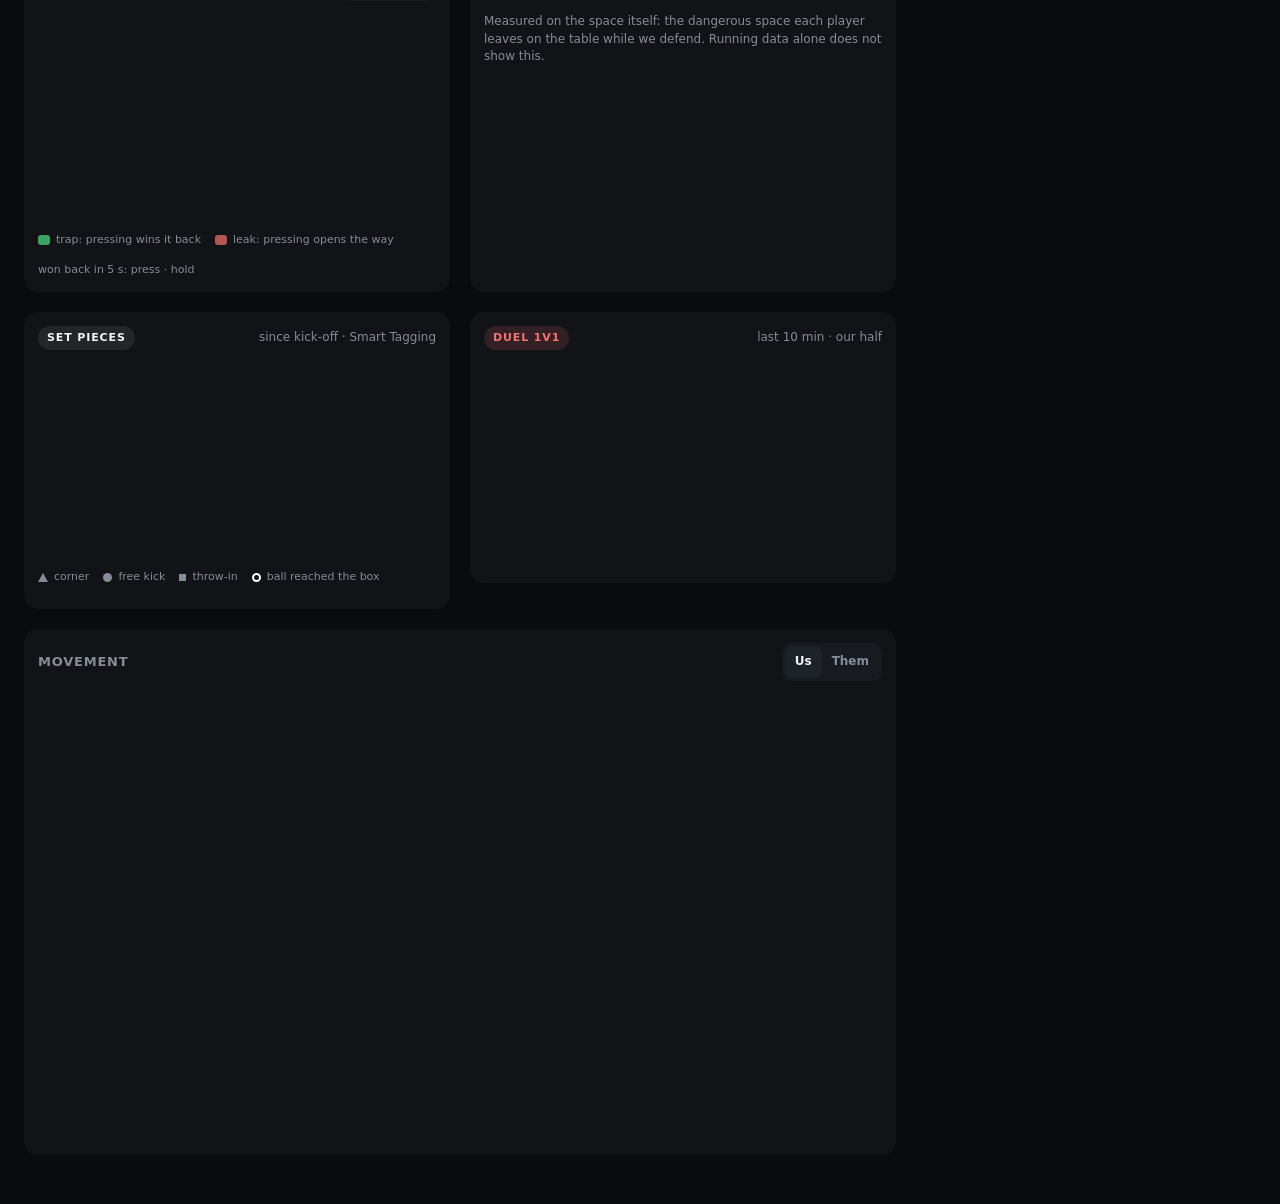
==== commit e4267180: "3-page report with Shadow Ball page; team guide" ====
--- a/demo/index.html
+++ b/demo/index.html
@@ -53,14 +53,28 @@
       <p class="muted small" id="detected"></p>
     </div>
     <div class="panel board">
-      <div class="board-head"><h2 id="boardTitle">Line-up</h2><span class="muted small" id="slotHint">Click a position, then a player</span></div>
-      <div class="board-pitch" id="board"></div>
+      <div class="board-head">
+        <div class="seg" id="setupTabs"><button type="button" data-t="H" class="on" id="setupUs">Us</button><button type="button" data-t="A" id="setupThem">Opponent (optional)</button></div>
+        <button type="button" class="ghost small" id="stepBtn">Fill one by one</button>
+      </div>
+      <div class="lu-card">
+        <div class="lu-head"><b id="boardTitle">Line-up</b><span id="boardCount" class="muted small"></span></div>
+        <div class="board-pitch" id="board"></div>
+      </div>
+      <span class="muted small" id="slotHint">Click a position, then a player</span>
     </div>
     <div class="panel">
-      <div class="board-head"><h2>Squad</h2><button type="button" class="ghost small" id="addPlayer">+ Player</button></div>
+      <div class="picker" id="picker" hidden></div>
+      <div class="opp-paste" id="oppPaste" hidden>
+        <h2>Paste their XI</h2>
+        <p class="muted small">One player per line, "number name", in the order of the formation (goalkeeper, then the back line from their left, up to the strikers). Names stay on this laptop.</p>
+        <textarea id="oppText" rows="11" placeholder="1 Unai Simón&#10;18 Óscar de Marcos&#10;..."></textarea>
+        <button type="button" class="ghost small" id="oppFill">Fill the line-up</button>
+      </div>
+      <div class="board-head" id="squadHead"><h2>Squad</h2><button type="button" class="ghost small" id="addPlayer">+ Player</button></div>
       <div class="squad-edit" id="squadEdit"></div>
       <div class="profile" id="profileEditor" hidden></div>
-      <p class="muted small">Photos are added from this laptop and stay on it (none are bundled: photos are copyrighted).</p>
+      <p class="muted small" id="photoNote">Photos are added from this laptop and stay on it (none are bundled: photos are copyrighted).</p>
     </div>
   </div>
 </section>
@@ -169,6 +183,13 @@
       <header><h2>Need to know</h2><span class="muted small">now</span></header>
       <div class="prio" id="prio"></div>
     </section>
+    <section class="card" id="luCard">
+      <header><h2>Shadow ratings</h2><span class="muted small" id="luNote">live · 6.5 = average</span></header>
+      <div class="lu-team" id="luTop"></div>
+      <div class="lu-live" id="luLive"></div>
+      <div class="lu-team" id="luBot"></div>
+      <p class="note">Rating from movement without the ball (Shadow score) and the dangerous space each player holds against the average for his position.</p>
+    </section>
     <section class="card" id="planCard">
       <header><h2>Plan B</h2><span class="muted small">ranked · simulated on the last 30 s</span></header>
       <div class="plan" id="plan"></div>
--- a/demo/style.css
+++ b/demo/style.css
@@ -360,4 +360,48 @@
 .lk.flag em { color: var(--bad); }
 .lk .who span { display: flex; align-items: center; gap: 6px; }
 .lk .who span i { width: 7px; height: 7px; border-radius: 50%; display: inline-block; }
-
+/* ---------- FotMob-style line-up card (setup) + live Shadow ratings */
+.lu-card { border-radius: 16px; overflow: hidden; background: #1B3A2A; max-width: 560px; width: 100%; margin: 0 auto; }
+.lu-head { display: flex; justify-content: space-between; align-items: center; padding: 10px 14px; background: #16301F; }
+.lu-head b { font-size: 14px; }
+.lu-card .board-pitch { border-radius: 0; background: repeating-linear-gradient(180deg, #24603A 0 10%, #2A6A41 10% 20%); }
+.slot { width: 96px; gap: 3px; }
+.slot .ph { width: 54px; height: 54px; border-radius: 50%; background: var(--kit, var(--home)) center/cover; border: 2px solid rgba(255,255,255,.95);
+  display: grid; place-items: center; font: 700 15px var(--mono); color: #fff; position: relative; box-shadow: 0 3px 10px rgba(0,0,0,.35); }
+.slot.empty .ph { background: rgba(10,11,13,.45); border-style: dashed; font-size: 11px; }
+.slot.sel .ph { box-shadow: 0 0 0 4px var(--shadow), 0 3px 10px rgba(0,0,0,.35); }
+.slot .no { position: absolute; left: -4px; bottom: -4px; min-width: 20px; height: 20px; padding: 0 4px; border-radius: 10px; background: #0A0B0D;
+  color: #fff; font: 700 10px var(--mono); display: grid; place-items: center; border: 1.5px solid rgba(255,255,255,.8); }
+.slot .nm { font-size: 12px; font-weight: 650; background: none; padding: 0; text-shadow: 0 1px 3px rgba(0,0,0,.7); max-width: 96px; }
+.slot .rl { font: 600 9.5px var(--mono); color: rgba(255,255,255,.7); }
+.picker { display: flex; flex-direction: column; gap: 8px; padding: 12px; border-radius: 12px; background: var(--s2); box-shadow: inset 0 0 0 1px rgba(167,139,250,.5); }
+.picker .pk-head { display: flex; justify-content: space-between; align-items: baseline; gap: 8px; }
+.picker .pk-head b { font-size: 15px; }
+.picker input { min-height: 40px; padding: 0 12px; border-radius: 10px; border: 1px solid var(--line); background: var(--s1); color: var(--text); width: 100%; }
+.picker input:focus { border-color: var(--shadow); outline: none; }
+.pk-row { display: grid; grid-template-columns: minmax(0, 1fr) 80px; gap: 8px; }
+.pk-list { display: flex; flex-direction: column; gap: 4px; max-height: 260px; overflow-y: auto; }
+.pk-item { display: grid; grid-template-columns: 34px minmax(0, 1fr) auto; gap: 10px; align-items: center; padding: 6px 8px; border-radius: 10px;
+  border: none; background: var(--s1); cursor: pointer; text-align: left; }
+.pk-item:hover, .pk-item.first { background: rgba(167,139,250,.14); }
+.pk-item em { font: 600 11px var(--mono); font-style: normal; color: var(--shadow); }
+.pk-actions { display: flex; gap: 8px; flex-wrap: wrap; }
+.opp-paste { display: flex; flex-direction: column; gap: 8px; }
+.opp-paste textarea { border-radius: 10px; border: 1px solid var(--line); background: var(--s2); color: var(--text); padding: 10px; font: 13px var(--mono); resize: vertical; }
+.lu-live { position: relative; width: 100%; aspect-ratio: 68 / 104; border-radius: 12px; overflow: hidden;
+  background: repeating-linear-gradient(180deg, #24603A 0 6.25%, #2A6A41 6.25% 12.5%); }
+.lu-live::before { content: ""; position: absolute; left: 3%; right: 3%; top: 50%; border-top: 1.5px solid rgba(255,255,255,.45); }
+.lu-live::after { content: ""; position: absolute; left: 35%; right: 35%; top: 43%; bottom: 43%; border: 1.5px solid rgba(255,255,255,.45); border-radius: 50%; }
+.lu-team { font-size: 12px; font-weight: 700; display: flex; gap: 6px; align-items: center; margin: -4px 0; }
+.lu-team em { font: 700 11px var(--mono); font-style: normal; padding: 1px 6px; border-radius: 6px; color: #0A0B0D; }
+.lp { position: absolute; transform: translate(-50%, -50%); display: flex; flex-direction: column; align-items: center; gap: 1px; width: 64px; z-index: 1; }
+.lp .ph { width: 30px; height: 30px; border-radius: 50%; background: var(--kit) center/cover; border: 1.5px solid rgba(255,255,255,.9);
+  display: grid; place-items: center; font: 700 10px var(--mono); color: #fff; position: relative; }
+.lp .rt { position: absolute; right: -14px; top: -6px; font: 700 9.5px var(--mono); padding: 1px 4px; border-radius: 5px; color: #0A0B0D; background: #9AA1AB; }
+.lp .nm { font-size: 9.5px; font-weight: 650; text-shadow: 0 1px 3px rgba(0,0,0,.8); max-width: 64px; white-space: nowrap; overflow: hidden; text-overflow: ellipsis; }
+/* report page 3 */
+.rkpis.rk4 { grid-template-columns: repeat(4, 1fr); }
+.rrep { margin: 0; padding-left: 16px; font-size: 12px; display: flex; flex-direction: column; gap: 3px; }
+.sheet .muted { color: #8A919C; }
+@media print { .rkpis.rk4 { grid-template-columns: repeat(4, 1fr); } .rrep { font-size: 9.5px; } }
+
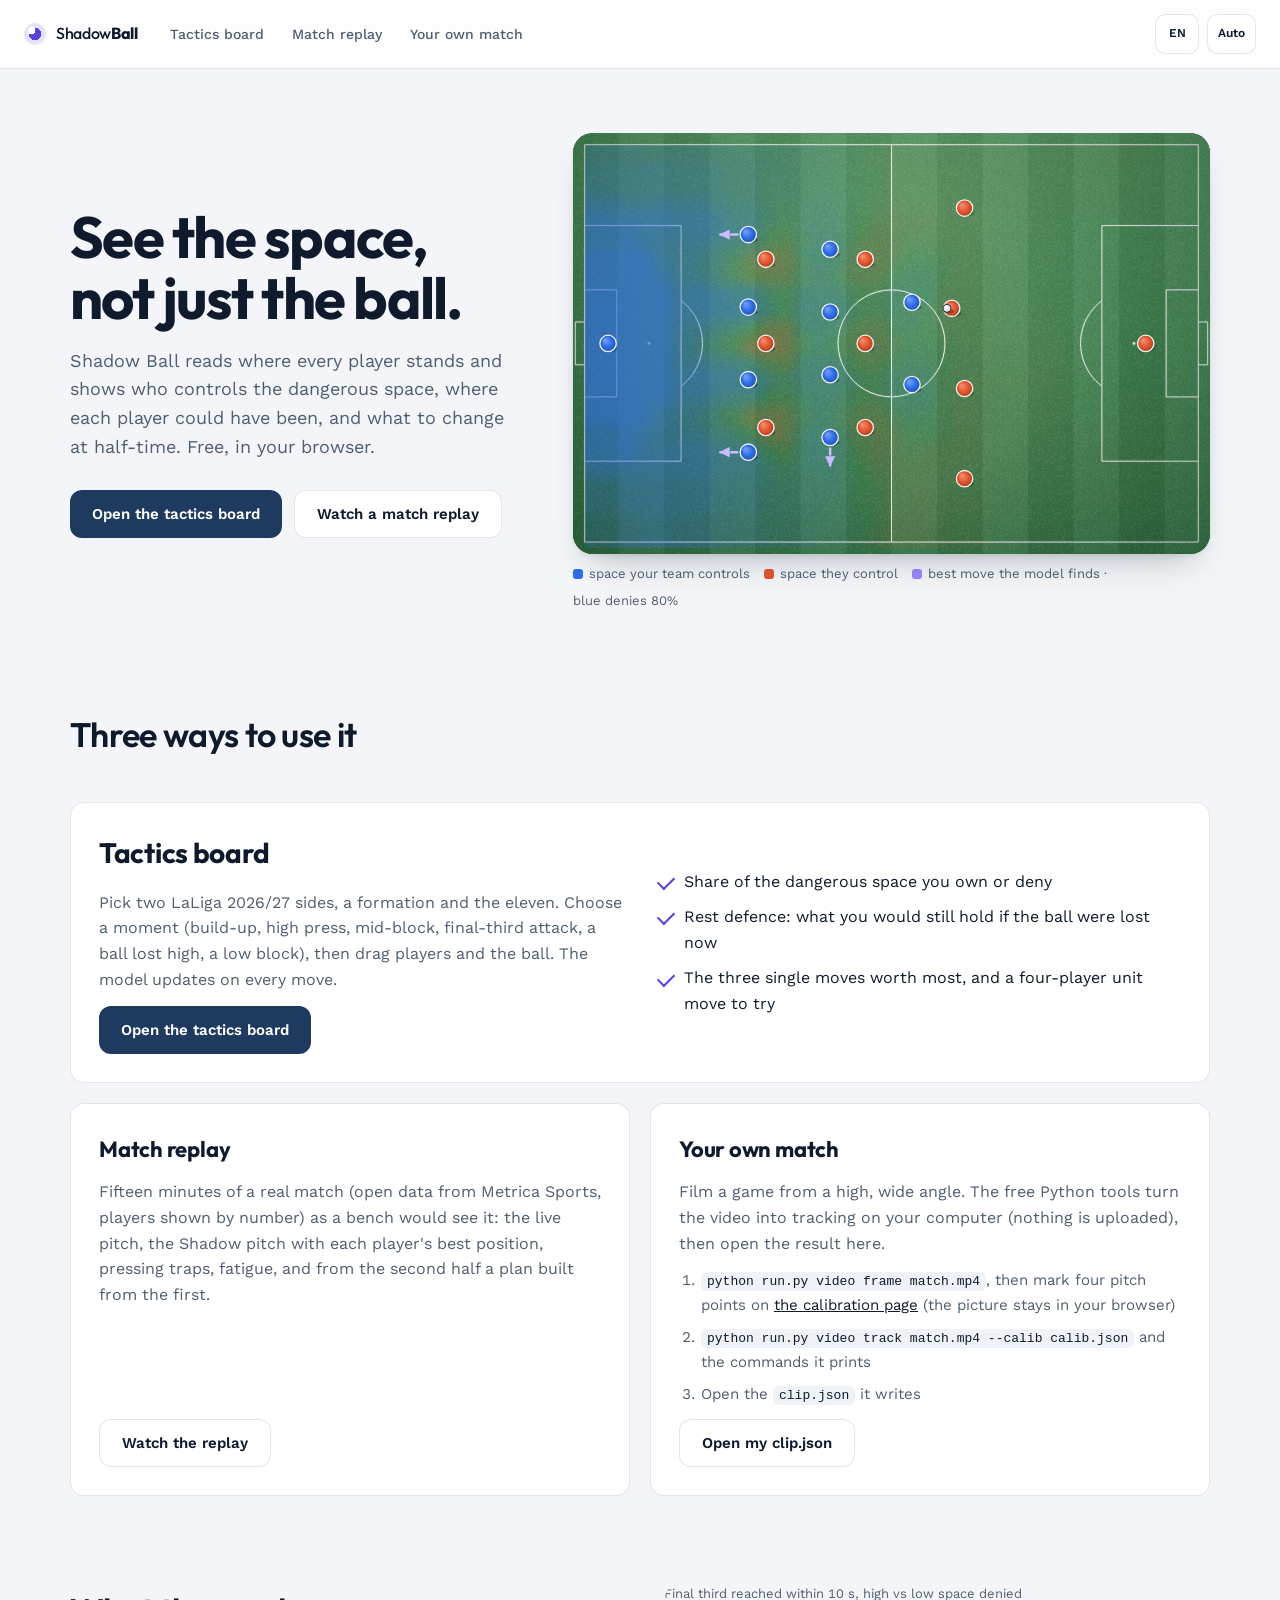
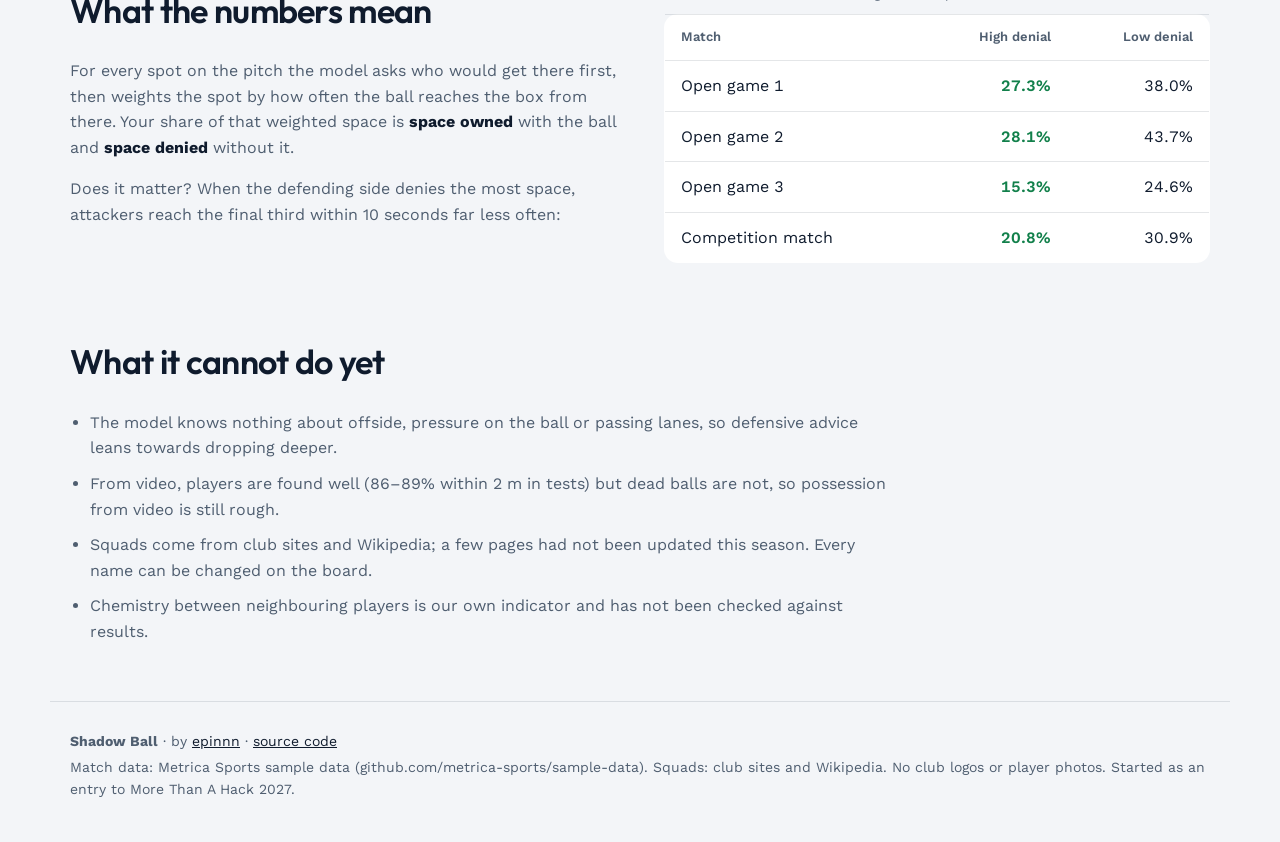
==== commit 6f981983: "Shadow Ball: personal project website (EN/ID), tactics board, replay, video tools" ====
--- a/demo/index.html
+++ b/demo/index.html
@@ -3,230 +3,119 @@
 <head>
 <meta charset="utf-8">
 <meta name="viewport" content="width=device-width, initial-scale=1, viewport-fit=cover">
-<meta name="theme-color" content="#0A0B0D">
+<meta name="description" content="Shadow Ball: a free coaching assistant that reads player tracking and shows who controls the dangerous space.">
 <title>Shadow Ball</title>
-<link rel="stylesheet" href="style.css">
+<link rel="preconnect" href="https://fonts.googleapis.com">
+<link rel="stylesheet" href="https://fonts.googleapis.com/css2?family=Outfit:wght@500;600;700&family=Work+Sans:wght@400;500;600&display=swap">
+<link rel="stylesheet" href="style.css?v=20261122a">
+<link rel="stylesheet" href="home.css?v=20261122a">
+<script src="theme.js?v=20261122a"></script>
+<script src="i18n-id.js?v=20261122a"></script>
+<script src="i18n.js?v=20261122a"></script>
 </head>
-<body>
-<header class="bar">
-  <div class="brand">
-    <span class="mark" aria-hidden="true"></span>
-    <span class="word">Shadow<b>Ball</b></span>
-  </div>
-  <div class="match" id="match"></div>
-  <div class="clockbox">
-    <span class="onair"><i></i>LIVE</span>
-    <span class="clock" id="clock">--:--</span>
-    <span class="poss" id="poss"></span>
-  </div>
-  <div class="transport">
-    <button type="button" class="icon play" id="playBtn" aria-label="Play"></button>
-    <input type="range" id="scrub" min="0" max="1" step="0.2" value="0" aria-label="Replay time">
-    <div class="seg" id="speeds" role="group" aria-label="Speed">
-      <button type="button" data-speed="1" class="on">1×</button><button type="button" data-speed="3">3×</button><button type="button" data-speed="10">10×</button>
-    </div>
-    <button type="button" class="ghost desk" id="setupBtn">Line-up</button>
-    <button type="button" class="ghost desk" id="reportBtn">Report</button>
-    <button type="button" class="ghost" id="followBtn" hidden></button>
+<body class="home">
+<header class="bar site-bar">
+  <a class="brand" href="./" aria-label="Shadow Ball home"><span class="mark" aria-hidden="true"></span><span class="word" data-no-i18n>Shadow<b>Ball</b></span></a>
+  <nav class="site-nav" aria-label="Main">
+    <a href="playground.html">Tactics board</a>
+    <a href="replay.html">Match replay</a>
+    <a href="#own">Your own match</a>
+  </nav>
+  <div class="bar-tools">
+    <button type="button" class="ghost lang-toggle" data-lang-toggle>EN</button>
+    <button type="button" class="ghost theme-toggle" data-theme-toggle>Auto</button>
   </div>
 </header>
 
-<!-- Kick-off setup: the coach enters the XI and the formation -->
-<section class="setup" id="setup" hidden>
-  <div class="setup-head">
+<main>
+  <section class="hero wrap">
+    <div class="hero-text">
+      <h1>See the space, not just the ball.</h1>
+      <p class="lead">Shadow Ball reads where every player stands and shows who controls the dangerous space, where each player could have been, and what to change at half-time. Free, in your browser.</p>
+      <div class="cta">
+        <a class="primary" href="playground.html">Open the tactics board</a>
+        <a class="ghost" href="replay.html">Watch a match replay</a>
+      </div>
+    </div>
+    <figure class="hero-board">
+      <div class="pitch-holder"><canvas id="heroPitch" aria-label="A mid-block: blue defends, the shaded space shows who controls it"></canvas></div>
+      <figcaption><span class="sw sw-h"></span>space your team controls <span class="sw sw-a"></span>space they control <span class="sw sw-m"></span>best move the model finds · <span id="heroDenied"></span></figcaption>
+    </figure>
+  </section>
+
+  <section class="tools wrap" aria-labelledby="toolsTitle">
+    <h2 id="toolsTitle" class="sec-title">Three ways to use it</h2>
+    <article class="tool tool-main">
+      <div>
+        <h3>Tactics board</h3>
+        <p>Pick two LaLiga 2026/27 sides, a formation and the eleven. Choose a moment (build-up, high press, mid-block, final-third attack, a ball lost high, a low block), then drag players and the ball. The model updates on every move.</p>
+        <a class="primary" href="playground.html">Open the tactics board</a>
+      </div>
+      <div>
+        <ul class="ticks">
+          <li>Share of the dangerous space you own or deny</li>
+          <li>Rest defence: what you would still hold if the ball were lost now</li>
+          <li>The three single moves worth most, and a four-player unit move to try</li>
+        </ul>
+      </div>
+    </article>
+    <article class="tool">
+      <h3>Match replay</h3>
+      <p>Fifteen minutes of a real match (open data from Metrica Sports, players shown by number) as a bench would see it: the live pitch, the Shadow pitch with each player's best position, pressing traps, fatigue, and from the second half a plan built from the first.</p>
+      <a class="ghost" href="replay.html">Watch the replay</a>
+    </article>
+    <article class="tool" id="own">
+      <h3>Your own match</h3>
+      <p>Film a game from a high, wide angle. The free Python tools turn the video into tracking on your computer (nothing is uploaded), then open the result here.</p>
+      <ol class="steps">
+        <li><code>python run.py video frame match.mp4</code>, then mark four pitch points on <a href="calibrate.html">the calibration page</a> (the picture stays in your browser)</li>
+        <li><code>python run.py video track match.mp4 --calib calib.json</code> and the commands it prints</li>
+        <li>Open the <code>clip.json</code> it writes</li>
+      </ol>
+      <a class="ghost" href="replay.html#own">Open my clip.json</a>
+    </article>
+  </section>
+
+  <section class="method wrap" aria-labelledby="methodTitle">
     <div>
-      <h1>Kick-off setup</h1>
-      <p class="muted">Pick a formation, enter names and numbers, then place your players. Shadow Ball matches these positions to the players the camera detects.</p>
+      <h2 id="methodTitle" class="sec-title">What the numbers mean</h2>
+      <p>For every spot on the pitch the model asks who would get there first, then weights the spot by how often the ball reaches the box from there. Your share of that weighted space is <b>space owned</b> with the ball and <b>space denied</b> without it.</p>
+      <p>Does it matter? When the defending side denies the most space, attackers reach the final third within 10 seconds far less often:</p>
     </div>
-    <button type="button" class="primary" id="startBtn">Go live</button>
-  </div>
-  <div class="setup-grid">
-    <div class="panel">
-      <h2>Formation</h2>
-      <div class="formations" id="formationList"></div>
-      <h2 class="mt">Opponent</h2>
-      <label class="field"><span>Name</span><input id="oppName" maxlength="40"></label>
-      <div class="kits">
-        <label class="field"><span>Our colour</span><input type="color" id="kitH" value="#3D7BFF"></label>
-        <label class="field"><span>Their colour</span><input type="color" id="kitA" value="#F2613F"></label>
-      </div>
-      <p class="muted small" id="detected"></p>
+    <div class="table-wrap">
+      <table class="valid">
+        <caption>Final third reached within 10 s, high vs low space denied</caption>
+        <thead><tr><th scope="col">Match</th><th scope="col">High denial</th><th scope="col">Low denial</th></tr></thead>
+        <tbody>
+          <tr><td>Open game 1</td><td>27.3%</td><td>38.0%</td></tr>
+          <tr><td>Open game 2</td><td>28.1%</td><td>43.7%</td></tr>
+          <tr><td>Open game 3</td><td>15.3%</td><td>24.6%</td></tr>
+          <tr><td>Competition match</td><td>20.8%</td><td>30.9%</td></tr>
+        </tbody>
+      </table>
     </div>
-    <div class="panel board">
-      <div class="board-head">
-        <div class="seg" id="setupTabs"><button type="button" data-t="H" class="on" id="setupUs">Us</button><button type="button" data-t="A" id="setupThem">Opponent (optional)</button></div>
-        <button type="button" class="ghost small" id="stepBtn">Fill one by one</button>
-      </div>
-      <div class="lu-card">
-        <div class="lu-head"><b id="boardTitle">Line-up</b><span id="boardCount" class="muted small"></span></div>
-        <div class="board-pitch" id="board"></div>
-      </div>
-      <span class="muted small" id="slotHint">Click a position, then a player</span>
-    </div>
-    <div class="panel">
-      <div class="picker" id="picker" hidden></div>
-      <div class="opp-paste" id="oppPaste" hidden>
-        <h2>Paste their XI</h2>
-        <p class="muted small">One player per line, "number name", in the order of the formation (goalkeeper, then the back line from their left, up to the strikers). Names stay on this laptop.</p>
-        <textarea id="oppText" rows="11" placeholder="1 Unai Simón&#10;18 Óscar de Marcos&#10;..."></textarea>
-        <button type="button" class="ghost small" id="oppFill">Fill the line-up</button>
-      </div>
-      <div class="board-head" id="squadHead"><h2>Squad</h2><button type="button" class="ghost small" id="addPlayer">+ Player</button></div>
-      <div class="squad-edit" id="squadEdit"></div>
-      <div class="profile" id="profileEditor" hidden></div>
-      <p class="muted small" id="photoNote">Photos are added from this laptop and stay on it (none are bundled: photos are copyrighted).</p>
-    </div>
-  </div>
-</section>
+  </section>
 
-<main class="livegrid" id="live">
-  <div class="col-main">
-    <section class="stage">
-      <div class="strip phoneonly" id="strip" aria-label="Possession per minute"></div>
-      <div class="mom desk"><span class="muted small">Momentum</span><canvas id="momentum" aria-label="Momentum per minute: ball in their final third (up) and in ours (down)"></canvas></div>
-      <div class="pitch-holder">
-        <canvas id="pitch" aria-label="Live pitch"></canvas>
-        <div class="dir" id="dir"></div>
-      </div>
-      <div class="stats desk" id="stats"></div>
-    </section>
-
-    <!-- The core: where our players should have been, a second ago. Kept off the live pitch. -->
-    <section class="shadowcard" id="shadowCard">
-      <header class="sh-head">
-        <div class="sh-title">
-          <span class="tag shadow" id="shTag">Shadow</span>
-          <div><b id="shTitle">Best positions</b><span class="muted small" id="shSub">the last second, re-computed every second</span></div>
-        </div>
-        <div class="sh-kpis">
-          <div class="shk"><span id="shDenK">Space denied</span><b id="shDen">–</b><em id="shDenU"></em></div>
-          <div class="shk"><span>Rest defence</span><b id="shRest">–</b><em id="shRestU">while we have the ball</em></div>
-          <div class="shk"><span>Shadow Replays</span><b id="shGap">–</b><em>our lapses so far</em></div>
-          <canvas id="shSpark" aria-label="Space denied, last 2 minutes"></canvas>
-        </div>
-      </header>
-      <div class="sh-pitch">
-        <canvas id="shadowPitch" aria-label="Shadow pitch: best reachable positions"></canvas>
-        <div class="sh-replay" id="shReplay" hidden><b>Shadow Replay</b><span id="shReplayAt"></span><i id="shReplayBar"></i>
-          <button type="button" class="ghost small" id="shReplayClose">Back to live</button></div>
-        <div class="sh-calm" id="shCalm" hidden>Shape holds · no move worth calling</div>
-        <div class="sh-calm warn" id="shWarn" hidden>Thin rest defence · cover if we lose it</div>
-      </div>
-      <div class="sh-moves" id="shMoves"></div>
-      <p class="sh-legend"><span><i class="lg-arrow"></i>better position he could reach in that second</span><span><i class="lg-arrow cover"></i>cover position if we lose the ball</span><span><i class="lg-zone"></i>dangerous space we control</span><span><i class="lg-zone them"></i>…they control</span><span>% = share of the dangerous space it wins back</span></p>
-    </section>
-
-    <section class="card phoneonly">
-      <header><h2>Need to know</h2><span class="muted small">now</span></header>
-      <div class="prio" id="prioPhone"></div>
-    </section>
-
-    <div class="advice desk">
-      <article class="adv" id="advAtk">
-        <header><span class="tag atk">Attack</span><span class="muted small">last 30 s</span></header>
-        <canvas></canvas>
-        <div class="adv-text"><b></b><span></span></div>
-      </article>
-      <article class="adv" id="advDef">
-        <header><span class="tag def">Defend</span><span class="muted small">last 30 s</span></header>
-        <canvas></canvas>
-        <div class="adv-text"><b></b><span></span></div>
-      </article>
-    </div>
-
-    <div class="advice desk">
-      <article class="adv" id="pressCard">
-        <header><span class="tag neutral">Pressing traps</span>
-          <div class="seg" id="pressTabs"><button type="button" data-t="H" class="on" id="pressUs">Us</button><button type="button" data-t="A" id="pressThem">Them</button></div></header>
-        <canvas id="pressMap"></canvas>
-        <div class="adv-text"><b id="pressTitle"></b><span id="pressSub"></span></div>
-        <div class="sp-legend"><span><i class="zsw trap"></i>trap: pressing wins it back</span><span><i class="zsw leak"></i>leak: pressing opens the way</span><span>won back in 5 s: press · hold</span></div>
-      </article>
-      <article class="adv" id="leakCard">
-        <header><span class="tag def">Space leaks</span><span class="muted small">per position · last 10 min vs first 15 min</span></header>
-        <div class="leaks" id="leakList"></div>
-        <p class="note">Measured on the space itself: the dangerous space each player leaves on the table while we defend. Running data alone does not show this.</p>
-      </article>
-    </div>
-
-    <div class="advice desk">
-      <article class="adv" id="spCard">
-        <header><span class="tag neutral">Set pieces</span><span class="muted small">since kick-off · Smart Tagging</span></header>
-        <canvas id="spMap"></canvas>
-        <div class="sp-legend"><span><i class="tri"></i>corner</span><span><i class="dot"></i>free kick</span><span><i class="sq"></i>throw-in</span><span><i class="ring"></i>ball reached the box</span></div>
-        <div id="spTable"></div>
-      </article>
-      <article class="adv" id="duelCard">
-        <header><span class="tag def">Duel 1v1</span><span class="muted small">last 10 min · our half</span></header>
-        <canvas id="duelMap"></canvas>
-        <div class="duels" id="duelList"></div>
-      </article>
-    </div>
-
-    <section class="squad">
-      <div class="squad-head">
-        <h2>Movement</h2>
-        <div class="seg" id="teamTabs"><button type="button" data-team="H" class="on" id="tabH">Us</button><button type="button" data-team="A" id="tabA">Them</button></div>
-      </div>
-      <div class="squad-body">
-        <div class="plist" id="plist"></div>
-        <div class="pdetail" id="pdetail">
-          <canvas id="heat"></canvas>
-          <div class="pd-stats" id="pdStats"></div>
-        </div>
-      </div>
-    </section>
-  </div>
-
-  <aside class="col-side desk">
-    <section class="card">
-      <header><h2>Need to know</h2><span class="muted small">now</span></header>
-      <div class="prio" id="prio"></div>
-    </section>
-    <section class="card" id="luCard">
-      <header><h2>Shadow ratings</h2><span class="muted small" id="luNote">live · 6.5 = average</span></header>
-      <div class="lu-team" id="luTop"></div>
-      <div class="lu-live" id="luLive"></div>
-      <div class="lu-team" id="luBot"></div>
-      <p class="note">Rating from movement without the ball (Shadow score) and the dangerous space each player holds against the average for his position.</p>
-    </section>
-    <section class="card" id="planCard">
-      <header><h2>Plan B</h2><span class="muted small">ranked · simulated on the last 30 s</span></header>
-      <div class="plan" id="plan"></div>
-      <div class="ba" id="ba" hidden>
-        <figure><canvas id="baBefore"></canvas><figcaption id="baNow">Now</figcaption></figure>
-        <figure><canvas id="baAfterC"></canvas><figcaption id="baAfter">After</figcaption></figure>
-      </div>
-    </section>
-    <section class="card">
-      <header><h2>Best substitutes</h2><span class="muted small" id="subFor"></span></header>
-      <div class="subs" id="subs"></div>
-    </section>
-    <section class="card">
-      <header><h2>Attack channels</h2><span class="muted small">last 15 min</span></header>
-      <canvas id="channels"></canvas>
-      <p class="note" id="watch"></p>
-    </section>
-    <section class="card">
-      <header><h2>Freshness</h2><span class="muted small" id="fatigueNote"></span></header>
-      <canvas id="fatigueMap"></canvas>
-      <div class="scale"><span><i style="background:var(--ok)"></i>fresh</span><span><i style="background:var(--warn)"></i>watch</span><span><i style="background:var(--bad)"></i>tired</span></div>
-    </section>
-    <section class="card">
-      <header><h2>Copilot</h2><span class="muted small" id="feedCount"></span></header>
-      <div class="feed" id="feed"></div>
-    </section>
-  </aside>
+  <section class="limits wrap" aria-labelledby="limitsTitle">
+    <h2 id="limitsTitle" class="sec-title">What it cannot do yet</h2>
+    <ul>
+      <li>The model knows nothing about offside, pressure on the ball or passing lanes, so defensive advice leans towards dropping deeper.</li>
+      <li>From video, players are found well (86–89% within 2 m in tests) but dead balls are not, so possession from video is still rough.</li>
+      <li>Squads come from club sites and Wikipedia; a few pages had not been updated this season. Every name can be changed on the board.</li>
+      <li>Chemistry between neighbouring players is our own indicator and has not been checked against results.</li>
+    </ul>
+  </section>
 </main>
 
-<section class="report" id="report" hidden>
-  <div class="rep-actions"><button type="button" class="primary" id="repPrint">Print / save PDF</button><button type="button" class="ghost" id="repClose">Close</button></div>
-  <div class="sheet" id="repBody"></div>
-</section>
+<footer class="site-foot wrap">
+  <p><b>Shadow Ball</b> · by <a href="https://github.com/Epinnn14">epinnn</a> · <a href="https://github.com/Epinnn14/shadow-ball">source code</a></p>
+  <p>Match data: Metrica Sports sample data (github.com/metrica-sports/sample-data). Squads: club sites and Wikipedia. No club logos or player photos. Started as an entry to More Than A Hack 2027.</p>
+</footer>
 
-<div class="loading" id="loading">Loading…</div>
-<script src="data.js"></script>
-<script src="decide.js"></script>
-<script src="app.js"></script>
+<script src="data.js?v=20261122a"></script>
+<script src="threat.js?v=20261122a"></script>
+<script src="model.js?v=20261122a"></script>
+<script src="pitch.js?v=20261122a"></script>
+<script src="home.js?v=20261122a"></script>
 </body>
 </html>
--- a/demo/style.css
+++ b/demo/style.css
@@ -1,12 +1,54 @@
+/* Shadow Ball design system (ui-ux-pro-max "Minimalism & Swiss" for a coaching tool, kept soft):
+   navy ink + neutral greys + ONE violet accent. The accent marks the Shadow Ball layer (best moves,
+   simulations, the replay's model): violet stays visible on grass and next to any kit colour.
+   Outfit for headings and numbers (geometric, scoreboard-like), Work Sans for reading.
+   Cards sit flat on a border; only the pitch and the sticky bar are lifted. */
 :root {
-  --bg: #0A0B0D; --s1: #111317; --s2: #171A1F; --s3: #1E2229; --line: #24282F;
-  --text: #F1F3F6; --muted: #858C97; --dim: #5B626C;
-  --shadow: #A78BFA;            /* Shadow Ball signature: violet */
-  --home: #3D7BFF; --away: #F2613F;
+  color-scheme: light;
+  --bg: #F3F5F8; --s1: #FFFFFF; --s2: #EFF2F6; --s3: #E2E8EF; --line: rgba(15, 30, 50, .11);
+  --text: #0F1B2D; --muted: #4F5E70; --dim: #8593A3;
+  --primary: #1E3A5F; --on-primary: #FFFFFF;
+  --shadow: #5B3FD9;            /* the one accent: Shadow Ball's model layer */
+  --shadow-ink: #FFFFFF;
+  --home: #2F6FEB; --away: #E4572E;
+  --ok: #12804B; --warn: #A86A00; --bad: #C93434;
+  --glass: rgba(255, 255, 255, .82);
+  --tint: rgba(91, 63, 217, .08);
+  --elev1: 0 1px 2px rgba(15, 30, 50, .06);
+  --elev2: 0 2px 4px rgba(15, 30, 50, .06), 0 18px 36px -18px rgba(15, 30, 50, .35);
+  --hi: inset 0 1px 0 rgba(255, 255, 255, .7);
+  --sans: "Work Sans", "Segoe UI", system-ui, -apple-system, Roboto, sans-serif;
+  --display: "Outfit", "Work Sans", "Segoe UI", system-ui, sans-serif;
+  --mono: ui-monospace, "SF Mono", "Cascadia Mono", Menlo, Consolas, monospace;
+  --r: 14px;
+}
+@media (prefers-color-scheme: dark) {
+  :root:not([data-theme="light"]) {
+    color-scheme: dark;
+    --bg: #0D131B; --s1: #141C26; --s2: #1A2430; --s3: #243142; --line: rgba(255, 255, 255, .08);
+    --text: #E8EEF5; --muted: #98A6B7; --dim: #627083;
+    --primary: #DCE6F2; --on-primary: #0D131B;
+    --shadow: #A592FF; --shadow-ink: #160F33;
+    --home: #4C86FF; --away: #F2683F;
+    --ok: #4ADE80; --warn: #FBBF24; --bad: #F87171;
+    --glass: rgba(13, 19, 27, .82); --tint: rgba(165, 146, 255, .12);
+    --elev1: 0 1px 2px rgba(0, 0, 0, .35);
+    --elev2: 0 2px 4px rgba(0, 0, 0, .3), 0 22px 44px -18px rgba(0, 0, 0, .75);
+    --hi: inset 0 1px 0 rgba(255, 255, 255, .04);
+  }
+}
+:root[data-theme="dark"] {
+  color-scheme: dark;
+  --bg: #0D131B; --s1: #141C26; --s2: #1A2430; --s3: #243142; --line: rgba(255, 255, 255, .08);
+  --text: #E8EEF5; --muted: #98A6B7; --dim: #627083;
+  --primary: #DCE6F2; --on-primary: #0D131B;
+  --shadow: #A592FF; --shadow-ink: #160F33;
+  --home: #4C86FF; --away: #F2683F;
   --ok: #4ADE80; --warn: #FBBF24; --bad: #F87171;
-  --sans: "Inter", system-ui, -apple-system, "Segoe UI", Roboto, sans-serif;
-  --mono: ui-monospace, "SF Mono", "JetBrains Mono", Menlo, Consolas, monospace;
-  --r: 14px;
+  --glass: rgba(13, 19, 27, .82); --tint: rgba(165, 146, 255, .12);
+  --elev1: 0 1px 2px rgba(0, 0, 0, .35);
+  --elev2: 0 2px 4px rgba(0, 0, 0, .3), 0 22px 44px -18px rgba(0, 0, 0, .75);
+  --hi: inset 0 1px 0 rgba(255, 255, 255, .04);
 }
 * { box-sizing: border-box; }
 html, body { margin: 0; background: var(--bg); color: var(--text); font: 14px/1.45 var(--sans); -webkit-font-smoothing: antialiased; }
@@ -25,8 +67,9 @@
 .word { font-weight: 500; font-size: 16px; letter-spacing: -0.02em; } .word b { font-weight: 750; }
 .match { color: var(--muted); font-size: 13px; }
 .clockbox { display: flex; align-items: center; gap: 12px; margin-left: auto; }
-.onair { display: inline-flex; align-items: center; gap: 6px; font-size: 11px; font-weight: 700; letter-spacing: .1em; color: var(--bad); }
-.onair i { width: 7px; height: 7px; border-radius: 50%; background: var(--bad); animation: pulse 1.6s infinite; }
+.onair { display: inline-flex; align-items: center; gap: 6px; font-size: 12px; font-weight: 600; color: var(--muted); }
+.onair i { width: 7px; height: 7px; border-radius: 50%; background: var(--dim); }
+.onair.playing i { background: var(--ok); }   /* a real state: the replay is running */
 @keyframes pulse { 50% { opacity: .3; } }
 .clock { font: 600 18px var(--mono); letter-spacing: -0.02em; }
 .poss { height: 26px; padding: 0 10px; border-radius: 999px; font-size: 12px; font-weight: 600; display: inline-flex; align-items: center; gap: 6px; background: var(--s3); }
@@ -405,3 +448,87 @@
 .sheet .muted { color: #8A919C; }
 @media print { .rkpis.rk4 { grid-template-columns: repeat(4, 1fr); } .rrep { font-size: 9.5px; } }
 
+
+/* ---- half-time screen + chemistry (phase 2) */
+.ht { margin-top: 18px; }
+.ht-head { display: flex; align-items: center; gap: 12px; margin: 0 0 12px; }
+.ht-head b { display: block; font-size: 16px; }
+.ht-head .muted { display: block; }
+.ht-grid { display: grid; grid-template-columns: 1fr 1fr; gap: 16px; }
+.ht-grades { width: 100%; border-collapse: collapse; font-size: 13px; margin: 6px 0 10px; }
+.ht-grades td { padding: 5px 4px; border-bottom: 1px solid rgba(255,255,255,.06); }
+.ht-grades td.n { text-align: right; font-family: var(--mono); width: 64px; }
+.ht-grades td.n.win { color: var(--ok); font-weight: 600; }
+.ht-grades th { text-align: right; font-weight: 500; color: var(--muted, #9AA1AB); font-size: 11px; padding: 0 4px 4px; }
+.ht-grades th:first-child { text-align: left; }
+.ht-lists { display: grid; grid-template-columns: 1fr 1fr; gap: 12px; }
+.ht-lists h3 { font-size: 12px; text-transform: uppercase; letter-spacing: .06em; color: var(--muted, #9AA1AB); margin: 4px 0 6px; }
+.ht-lists ol { margin: 0; padding-left: 18px; font-size: 13px; }
+.ht-lists li { margin-bottom: 8px; }
+.ht-lists li b { display: block; }
+.ht-lists li span { color: var(--muted, #9AA1AB); font-size: 12px; }
+.ht-poss { display: flex; height: 26px; border-radius: 6px; overflow: hidden; font: 600 12px var(--mono); margin: 6px 0 10px; }
+.ht-poss div { display: flex; align-items: center; padding: 0 8px; color: #fff; white-space: nowrap; }
+.ht-poss div:last-child { justify-content: flex-end; }
+#htThreatChart { width: 100%; display: block; }
+.ht-heats { display: grid; grid-template-columns: 1fr 1fr; gap: 10px; margin-top: 10px; }
+.ht-heats figure { margin: 0; }
+.ht-heats canvas { width: 100%; display: block; }
+.ht-heats figcaption { font-size: 11px; color: var(--muted, #9AA1AB); margin-top: 4px; }
+.ht-stats { display: grid; grid-template-columns: repeat(4, 1fr); gap: 8px; margin-top: 10px; }
+.ht-stats div { background: rgba(255,255,255,.04); border-radius: 8px; padding: 6px 8px; }
+.ht-stats b { display: block; font: 600 16px var(--mono); }
+.ht-stats span { font-size: 11px; color: var(--muted, #9AA1AB); }
+.ht-chem { font-size: 13px; margin-top: 10px; }
+.ht-chem .row { display: flex; justify-content: space-between; gap: 8px; padding: 5px 0; border-bottom: 1px solid rgba(255,255,255,.06); }
+.ht-chem .row span { color: var(--muted, #9AA1AB); font-size: 12px; }
+.ht-chem .pct { font: 600 13px var(--mono); }
+@media (max-width: 1100px) { .ht-grid { grid-template-columns: 1fr; } }
+
+.source { max-width: 1400px; margin: 24px auto 32px; padding: 0 16px; color: var(--muted); font-size: 12px; line-height: 1.5; }
+.source a { color: inherit; }
+
+/* ================================================================== surfaces */
+body { background: var(--bg); }
+h1, .adv-text b, .pi b, .ht-head h2, .word, .stat .v, .pd-stats b, .clock { font-family: var(--display); }
+.bar { background: var(--glass); backdrop-filter: blur(14px); -webkit-backdrop-filter: blur(14px);
+  border-bottom: 1px solid var(--line); top: env(safe-area-inset-top, 0px); }
+.card, .adv, .squad, .panel, .ht article { border: 1px solid var(--line); box-shadow: none; }
+.stats { gap: 0; background: var(--s1); border: 1px solid var(--line); }
+.stat + .stat { border-left: 1px solid var(--line); }
+.pitch-holder, .sh-pitch { box-shadow: var(--elev2); border-radius: 20px; }   /* the pitch is the object: it alone is lifted */
+.icon.play { background: var(--primary); }
+.icon.play::before { border-left-color: var(--on-primary) !important; }
+.icon.play.on::before { background: var(--on-primary) !important; box-shadow: 8px 0 0 var(--on-primary) !important; }
+.seg { background: var(--s2); }
+.seg button.on { background: var(--s1); box-shadow: var(--elev1); color: var(--text); }
+.ghost { background: var(--s1); border-color: var(--line); color: var(--text); min-height: 40px; }
+.ghost:hover, .seg button:hover { background: var(--s2); }
+button, a, select, [role="button"], input[type=range] { transition: background-color .2s ease, border-color .2s ease, color .2s ease; }
+button, a, select { cursor: pointer; }
+.primary { background: var(--primary); color: var(--on-primary); box-shadow: none; }
+.primary.accent { background: var(--shadow); color: var(--shadow-ink); }
+.primary:hover { filter: brightness(1.08); }
+.ev, .pi, .pd-stats div, .fm, .field input, .se input { background: var(--s2); }
+.prow.sel, .fm.on, .se.inxi { background: var(--tint); }
+.tag.neutral { background: var(--s3); color: var(--text); }
+.tag.atk { background: var(--tint); }
+button:focus-visible, input:focus-visible, select:focus-visible, a:focus-visible, canvas:focus-visible { outline: 2px solid var(--shadow); outline-offset: 2px; }
+.theme-toggle, .lang-toggle { min-width: 44px; padding: 0 10px; }
+@media (prefers-reduced-motion: reduce) { *, *::before, *::after { animation: none !important; transition: none !important; } }
+a.ghost { display: inline-flex; align-items: center; text-decoration: none; color: inherit; }
+.lu-card, .board-pitch, .pitch-holder, .sh-pitch { color: #F1F3F6; }   /* text on grass stays light in both themes */
+@media (max-width: 900px) {
+  .transport { flex-wrap: wrap; row-gap: 8px; }
+  .transport .navlink, .transport .theme-toggle, .transport .lang-toggle { min-height: 36px; }
+}
+
+/* own clip loader (replay.html#own) */
+.own { min-height: 70vh; display: grid; place-items: center; padding: 32px max(16px, env(safe-area-inset-left, 0px)); }
+.own-box { max-width: 520px; display: flex; flex-direction: column; gap: 14px; align-items: flex-start; background: var(--s1); border: 1px solid var(--line); border-radius: var(--r); padding: 28px; }
+.own-box code { font-family: var(--mono); font-size: 13px; background: var(--s2); padding: 1px 5px; border-radius: 5px; }
+.own-pick { display: inline-flex; align-items: center; }
+a.brand { color: inherit; text-decoration: none; }
+body.own-wait > *:not(.bar):not(.own) { display: none !important; }
+body.own-wait .bar .clockbox, body.own-wait .bar .transport > :not(.navlink):not(.lang-toggle):not(.theme-toggle) { display: none; }
+.lu-card, .board-pitch, .pitch-holder, .sh-pitch { --text: #F1F3F6; --muted: rgba(241, 243, 246, .75); --dim: rgba(241, 243, 246, .55); }
--- a/demo/home.css
+++ b/demo/home.css
@@ -0,0 +1,67 @@
+/* Home page. Layout: an asymmetric hero (copy left, the live board right), then the tools as one
+   large and two smaller articles, the method beside its evidence table, and the limits as a plain
+   list. Body text at 16px for reading; the app pages stay denser. */
+body.home, .home { font-size: 16px; line-height: 1.6; }
+.wrap { max-width: 1180px; margin: 0 auto; padding-left: max(20px, env(safe-area-inset-left, 0px)); padding-right: max(20px, env(safe-area-inset-right, 0px)); }
+.site-bar { gap: 20px; }
+.brand { color: inherit; text-decoration: none; }
+.site-nav { display: flex; gap: 4px; flex-wrap: wrap; }
+.site-nav a { color: var(--muted); text-decoration: none; font-weight: 500; font-size: 14px; padding: 10px 12px; border-radius: 10px; min-height: 44px; display: inline-flex; align-items: center; }
+.site-nav a:hover, .site-nav a[aria-current="page"] { color: var(--text); background: var(--s2); }
+.bar-tools { margin-left: auto; display: flex; gap: 8px; }
+
+.hero { display: grid; grid-template-columns: minmax(0, 5fr) minmax(0, 7fr); gap: 48px; align-items: center; padding-block: 64px 56px; }
+.hero h1 { font-size: clamp(36px, 5vw, 58px); line-height: 1.05; letter-spacing: -0.03em; font-weight: 700; text-wrap: balance; }
+.lead { font-size: 18px; color: var(--muted); max-width: 34em; margin: 18px 0 28px; }
+.cta { display: flex; flex-wrap: wrap; gap: 12px; }
+.cta a, .tool a.primary, .tool a.ghost { display: inline-flex; align-items: center; justify-content: center; text-decoration: none; min-height: 48px; padding: 0 22px; border-radius: 12px; font-weight: 600; font-size: 15px; }
+.cta a.ghost, .tool a.ghost { border: 1px solid var(--line); }
+.hero-board { margin: 0; display: flex; flex-direction: column; gap: 10px; min-width: 0; }
+.hero-board figcaption { font-size: 13px; color: var(--muted); display: flex; flex-wrap: wrap; gap: 6px 14px; align-items: center; }
+.sw { display: inline-block; width: 10px; height: 10px; border-radius: 3px; margin-right: -8px; vertical-align: -1px; }
+.sw-h { background: var(--home); } .sw-a { background: var(--away); } .sw-m { background: #9C88FF; }
+
+.sec-title { font-family: var(--display); font-size: clamp(26px, 3vw, 34px); color: var(--text); text-transform: none; letter-spacing: -0.02em; font-weight: 600; margin: 0 0 20px; }
+.tools { display: grid; grid-template-columns: minmax(0, 1fr) minmax(0, 1fr); gap: 20px; padding-block: 40px; align-items: start; }
+.tools .sec-title { grid-column: 1 / -1; }
+.tool { background: var(--s1); border: 1px solid var(--line); border-radius: var(--r); padding: 28px; display: flex; flex-direction: column; gap: 12px; align-items: flex-start; min-width: 0; }
+.tool h3 { font-family: var(--display); font-size: 22px; margin: 0; letter-spacing: -0.01em; }
+.tool p { margin: 0; color: var(--muted); }
+.tool-main { grid-column: 1 / -1; display: grid; grid-template-columns: minmax(0, 1fr) minmax(0, 1fr); gap: 32px; align-items: center; }
+.tool-main h3 { font-size: 28px; }
+.tool-main > div { display: flex; flex-direction: column; gap: 14px; align-items: flex-start; }
+.ticks { margin: 0; padding: 0; list-style: none; display: flex; flex-direction: column; gap: 10px; }
+.ticks li { padding-left: 28px; position: relative; }
+.ticks li::before { content: ""; position: absolute; left: 2px; top: .45em; width: 14px; height: 8px; border-left: 2px solid var(--shadow); border-bottom: 2px solid var(--shadow); transform: rotate(-45deg); }
+.steps { margin: 0; padding-left: 22px; display: flex; flex-direction: column; gap: 8px; color: var(--muted); font-size: 15px; }
+.steps code { font-family: var(--mono); font-size: 13px; background: var(--s2); padding: 2px 6px; border-radius: 6px; color: var(--text); overflow-wrap: anywhere; }
+.steps a { color: var(--text); }
+
+.method { display: grid; grid-template-columns: minmax(0, 1fr) minmax(0, 1fr); gap: 48px; align-items: start; padding-block: 48px; }
+.method p { color: var(--muted); max-width: 36em; }
+.method b { color: var(--text); }
+.table-wrap { overflow-x: auto; }
+table.valid { width: 100%; border-collapse: collapse; font-variant-numeric: tabular-nums; background: var(--s1); border: 1px solid var(--line); border-radius: var(--r); overflow: hidden; }
+table.valid caption { text-align: left; font-size: 13px; color: var(--muted); padding-bottom: 10px; caption-side: top; }
+table.valid th, table.valid td { padding: 12px 16px; text-align: right; border-bottom: 1px solid var(--line); }
+table.valid th:first-child, table.valid td:first-child { text-align: left; }
+table.valid thead th { font-size: 13px; color: var(--muted); font-weight: 600; }
+table.valid tbody td:nth-child(2) { color: var(--ok); font-weight: 600; }
+table.valid tbody tr:last-child td { border-bottom: none; }
+
+.limits { padding-block: 24px 56px; }
+.limits ul { margin: 0; padding-left: 20px; display: flex; flex-direction: column; gap: 10px; color: var(--muted); max-width: 52em; }
+.site-foot { border-top: 1px solid var(--line); padding-block: 24px 40px; font-size: 14px; color: var(--muted); }
+.site-foot p { margin: 4px 0; }
+.site-foot a { color: var(--text); }
+
+@media (max-width: 900px) {
+  .hero, .method, .tools { grid-template-columns: minmax(0, 1fr); gap: 28px; }
+  .hero { padding-block: 32px; }
+  .tool-main { grid-template-columns: minmax(0, 1fr); gap: 16px; }
+  .site-nav { order: 3; width: 100%; }
+  .site-nav a { padding: 8px 10px; }
+  .tool { padding: 22px; }
+}
+.tools > .tool:not(.tool-main) { height: 100%; }
+.tool:not(.tool-main) > a { margin-top: auto; }
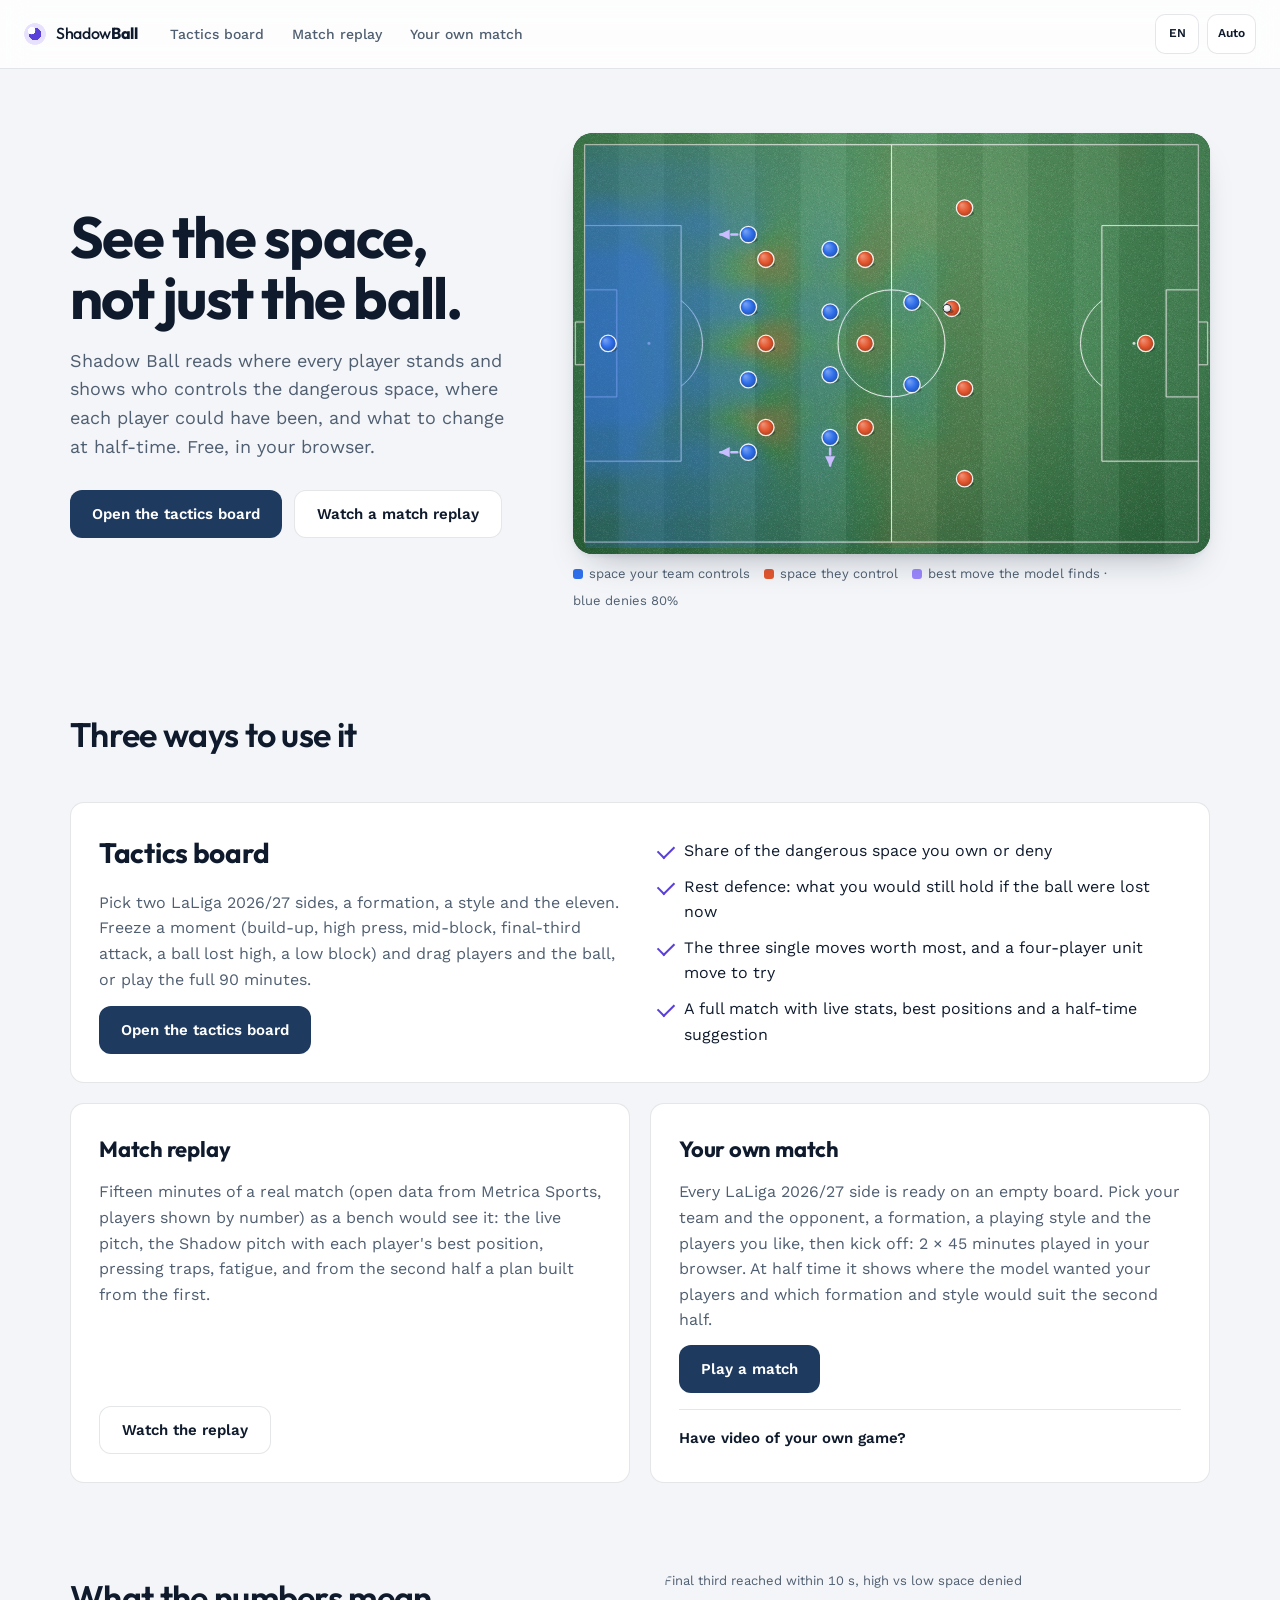
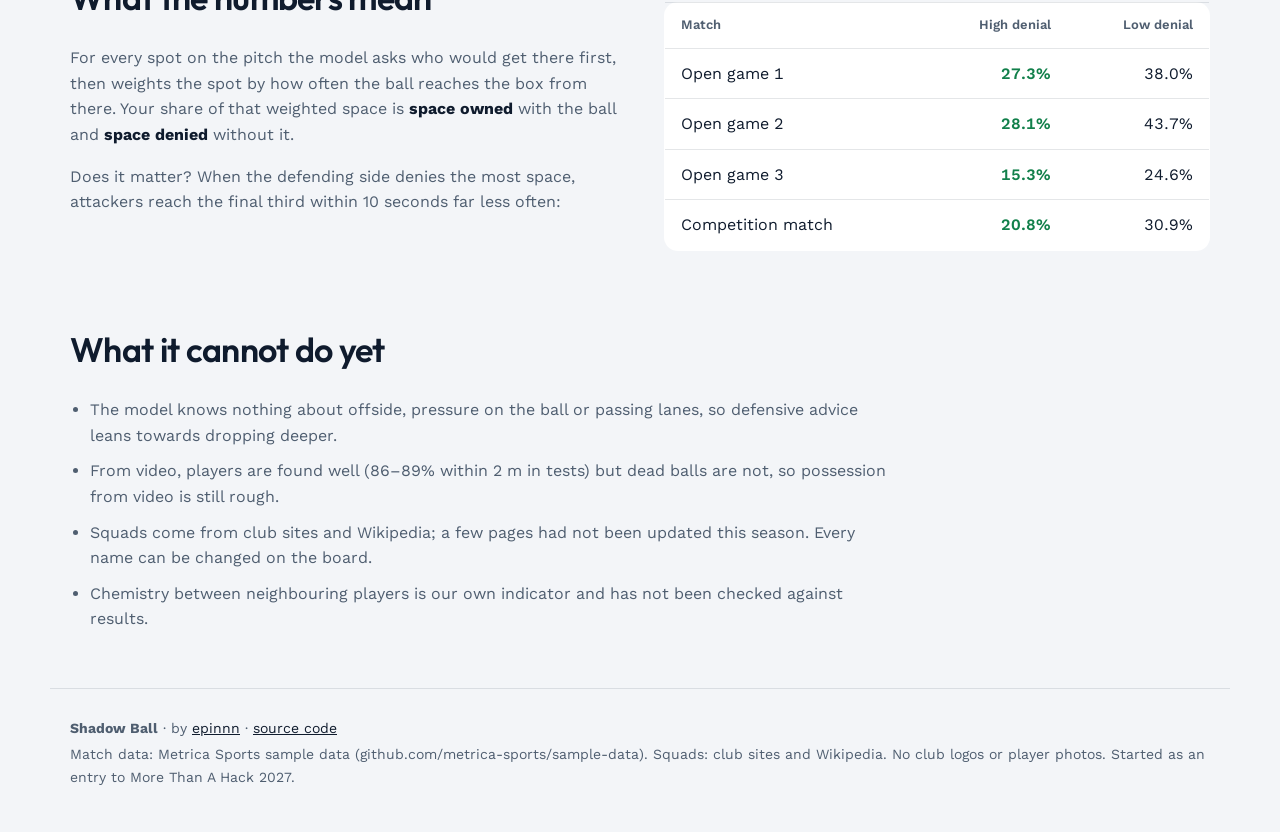
==== commit 062468a5: "Tactics board: full match, playing styles, half-time suggestion" ====
--- a/demo/index.html
+++ b/demo/index.html
@@ -7,11 +7,11 @@
 <title>Shadow Ball</title>
 <link rel="preconnect" href="https://fonts.googleapis.com">
 <link rel="stylesheet" href="https://fonts.googleapis.com/css2?family=Outfit:wght@500;600;700&family=Work+Sans:wght@400;500;600&display=swap">
-<link rel="stylesheet" href="style.css?v=20261122a">
-<link rel="stylesheet" href="home.css?v=20261122a">
-<script src="theme.js?v=20261122a"></script>
-<script src="i18n-id.js?v=20261122a"></script>
-<script src="i18n.js?v=20261122a"></script>
+<link rel="stylesheet" href="style.css?v=20261123a">
+<link rel="stylesheet" href="home.css?v=20261123a">
+<script src="theme.js?v=20261123a"></script>
+<script src="i18n-id.js?v=20261123a"></script>
+<script src="i18n.js?v=20261123a"></script>
 </head>
 <body class="home">
 <header class="bar site-bar">
@@ -48,7 +48,7 @@
     <article class="tool tool-main">
       <div>
         <h3>Tactics board</h3>
-        <p>Pick two LaLiga 2026/27 sides, a formation and the eleven. Choose a moment (build-up, high press, mid-block, final-third attack, a ball lost high, a low block), then drag players and the ball. The model updates on every move.</p>
+        <p>Pick two LaLiga 2026/27 sides, a formation, a style and the eleven. Freeze a moment (build-up, high press, mid-block, final-third attack, a ball lost high, a low block) and drag players and the ball, or play the full 90 minutes.</p>
         <a class="primary" href="playground.html">Open the tactics board</a>
       </div>
       <div>
@@ -56,6 +56,7 @@
           <li>Share of the dangerous space you own or deny</li>
           <li>Rest defence: what you would still hold if the ball were lost now</li>
           <li>The three single moves worth most, and a four-player unit move to try</li>
+          <li>A full match with live stats, best positions and a half-time suggestion</li>
         </ul>
       </div>
     </article>
@@ -66,13 +67,16 @@
     </article>
     <article class="tool" id="own">
       <h3>Your own match</h3>
-      <p>Film a game from a high, wide angle. The free Python tools turn the video into tracking on your computer (nothing is uploaded), then open the result here.</p>
-      <ol class="steps">
-        <li><code>python run.py video frame match.mp4</code>, then mark four pitch points on <a href="calibrate.html">the calibration page</a> (the picture stays in your browser)</li>
-        <li><code>python run.py video track match.mp4 --calib calib.json</code> and the commands it prints</li>
-        <li>Open the <code>clip.json</code> it writes</li>
-      </ol>
-      <a class="ghost" href="replay.html#own">Open my clip.json</a>
+      <p>Every LaLiga 2026/27 side is ready on an empty board. Pick your team and the opponent, a formation, a playing style and the players you like, then kick off: 2 × 45 minutes played in your browser. At half time it shows where the model wanted your players and which formation and style would suit the second half.</p>
+      <a class="primary" href="playground.html#match">Play a match</a>
+      <details class="own-video">
+        <summary>Have video of your own game?</summary>
+        <ol class="steps">
+          <li><code>python run.py video frame match.mp4</code>, then mark four pitch points on <a href="calibrate.html">the calibration page</a> (the picture stays in your browser)</li>
+          <li><code>python run.py video track match.mp4 --calib calib.json</code> and the commands it prints</li>
+          <li><a href="replay.html#own">Open the clip.json</a> it writes in the replay</li>
+        </ol>
+      </details>
     </article>
   </section>
 
@@ -112,10 +116,10 @@
   <p>Match data: Metrica Sports sample data (github.com/metrica-sports/sample-data). Squads: club sites and Wikipedia. No club logos or player photos. Started as an entry to More Than A Hack 2027.</p>
 </footer>
 
-<script src="data.js?v=20261122a"></script>
-<script src="threat.js?v=20261122a"></script>
-<script src="model.js?v=20261122a"></script>
-<script src="pitch.js?v=20261122a"></script>
-<script src="home.js?v=20261122a"></script>
+<script src="data.js?v=20261123a"></script>
+<script src="threat.js?v=20261123a"></script>
+<script src="model.js?v=20261123a"></script>
+<script src="pitch.js?v=20261123a"></script>
+<script src="home.js?v=20261123a"></script>
 </body>
 </html>
--- a/demo/home.css
+++ b/demo/home.css
@@ -65,3 +65,7 @@
 }
 .tools > .tool:not(.tool-main) { height: 100%; }
 .tool:not(.tool-main) > a { margin-top: auto; }
+.own-video { width: 100%; margin-top: 4px; border-top: 1px solid var(--line); padding-top: 12px; }
+.own-video summary { cursor: pointer; font-weight: 600; font-size: 15px; color: var(--text); min-height: 32px; display: flex; align-items: center; }
+.own-video .steps { margin-top: 10px; }
+.tool:not(.tool-main) > a.primary { margin-top: auto; }
